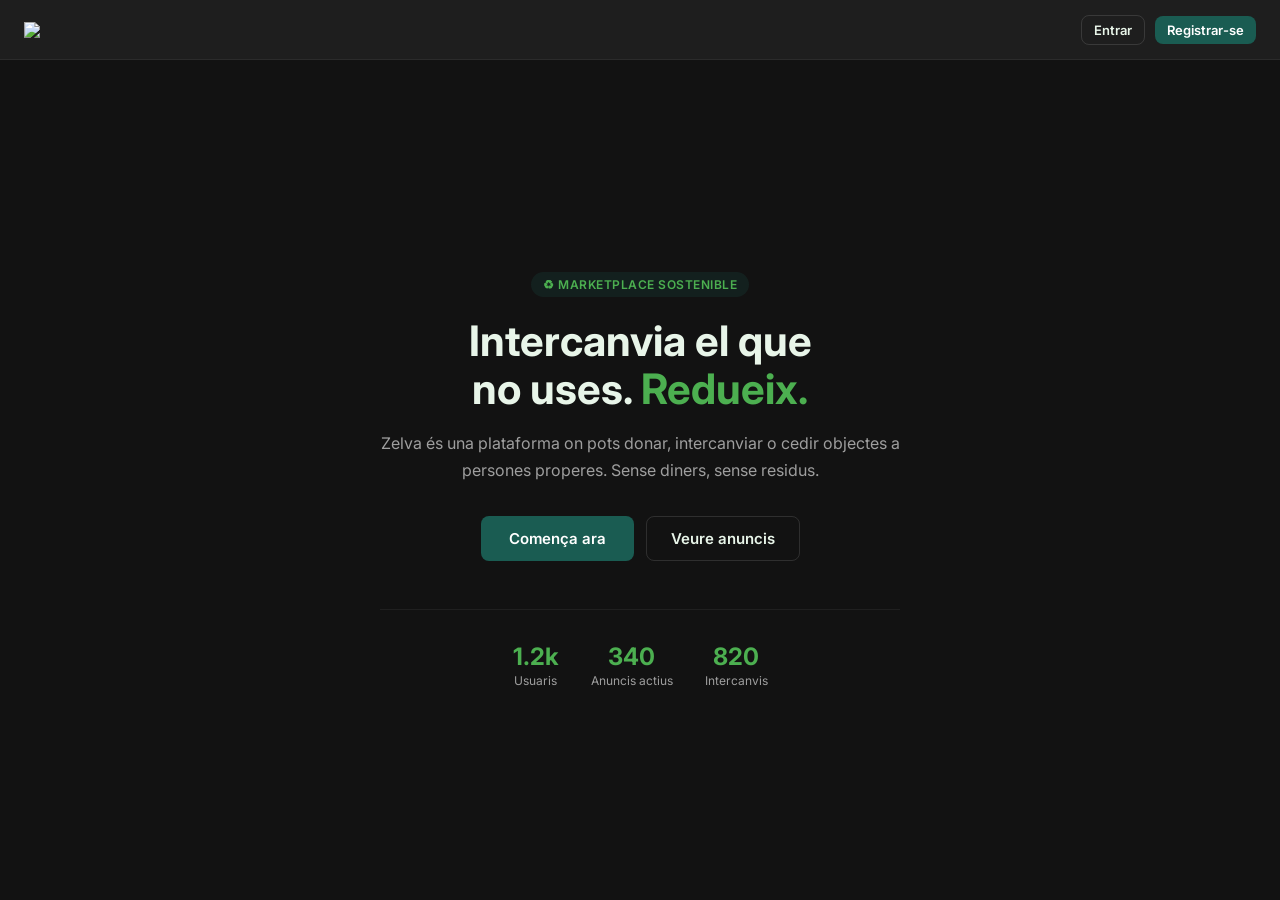
==== public/indexBase.html @ 56ca02c4 "Todo 3.0" ====
<!DOCTYPE html>
<html lang="ca">

<head>
  <meta charset="UTF-8">
  <meta name="viewport" content="width=device-width, initial-scale=1.0">
  <title>Zelva</title>
  <link rel="icon" type="image/png" href="./images/logo.png">
  <link href="https://fonts.googleapis.com/css2?family=Inter:wght@400;500;600;700&display=swap" rel="stylesheet">
  <script src="https://cdn.jsdelivr.net/npm/@emailjs/browser@4/dist/email.min.js"></script>
  <style>
    *,
    *::before,
    *::after {
      box-sizing: border-box;
      margin: 0;
      padding: 0;
    }

    :root {
      --green-dark: #1A5C52;
      --green-mid: #2E7D32;
      --green-light: #C8E6C9;
      --bg: #121212;
      --surface: #1E1E1E;
      --surface2: #2A2A2A;
      --text: #E8F5E9;
      --text-muted: #9E9E9E;
      --error: #C62828;
      --success: #388E3C;
      --radius: 8px;
      --radius-lg: 12px;
    }

    body {
      font-family: 'Inter', sans-serif;
      background: var(--bg);
      color: var(--text);
      min-height: 100vh;
    }

    .hidden {
      display: none !important;
    }

    .container {
      max-width: 900px;
      margin: 0 auto;
      padding: 0 24px;
    }

    /* NAV */
    nav {
      background: var(--surface);
      border-bottom: 1px solid rgba(255, 255, 255, 0.06);
      padding: 0 24px;
      height: 60px;
      display: flex;
      align-items: center;
      justify-content: space-between;
      position: sticky;
      top: 0;
      z-index: 100;
    }

    .logo {
      display: flex;
      align-items: center;
      gap: 10px;
      text-decoration: none;
      cursor: pointer;
    }

    .logo-icon {
      width: 34px;
      height: 34px;
      background: var(--green-dark);
      border-radius: 8px;
      display: flex;
      align-items: center;
      justify-content: center;
      font-weight: 700;
      font-size: 17px;
      color: #fff;
    }

    .logo-text {
      font-size: 20px;
      font-weight: 700;
      color: var(--text);
    }

    .logo-text span {
      color: #4CAF50;
    }

    .nav-links {
      display: flex;
      gap: 4px;
      list-style: none;
    }

    .nav-links a {
      text-decoration: none;
      color: var(--text-muted);
      font-size: 14px;
      font-weight: 500;
      padding: 6px 12px;
      border-radius: 8px;
      cursor: pointer;
      transition: all .15s;
    }

    .nav-links a:hover {
      color: var(--text);
      background: var(--surface2);
    }

    .nav-links a.active {
      color: #4CAF50;
      background: rgba(26, 92, 82, 0.15);
    }

    .nav-right {
      display: flex;
      align-items: center;
      gap: 10px;
    }

    .ecopoints {
      display: flex;
      align-items: center;
      gap: 5px;
      font-size: 13px;
      font-weight: 600;
      color: #4CAF50;
      background: rgba(76, 175, 80, 0.1);
      padding: 5px 10px;
      border-radius: 20px;
    }

    .nav-avatar {
      width: 34px;
      height: 34px;
      border-radius: 50%;
      background: var(--green-dark);
      display: flex;
      align-items: center;
      justify-content: center;
      font-size: 13px;
      font-weight: 600;
      color: #fff;
      cursor: pointer;
      border: 2px solid transparent;
      transition: border-color .15s;
    }

    .nav-avatar:hover {
      border-color: #4CAF50;
    }

    /* BTNS */
    .btn {
      display: inline-flex;
      align-items: center;
      gap: 6px;
      padding: 9px 18px;
      border-radius: var(--radius);
      font-family: 'Inter', sans-serif;
      font-size: 14px;
      font-weight: 600;
      cursor: pointer;
      border: none;
      text-decoration: none;
      transition: background .15s;
    }

    .btn-primary {
      background: var(--green-dark);
      color: #fff;
    }

    .btn-primary:hover {
      background: var(--green-mid);
    }

    .btn-outline {
      background: transparent;
      color: var(--text);
      border: 1px solid rgba(255, 255, 255, 0.12);
    }

    .btn-outline:hover {
      background: var(--surface2);
    }

    .btn-danger {
      background: var(--error);
      color: #fff;
    }

    .btn-danger:hover {
      background: #b71c1c;
    }

    .btn-sm {
      padding: 6px 12px;
      font-size: 13px;
    }

    .btn-block {
      width: 100%;
      justify-content: center;
    }

    /* FORMS */
    .form-group {
      display: flex;
      flex-direction: column;
      gap: 6px;
      margin-bottom: 16px;
    }

    label {
      font-size: 14px;
      font-weight: 500;
      color: var(--text-muted);
    }

    input,
    textarea,
    select {
      background: var(--surface2);
      border: 1px solid rgba(255, 255, 255, 0.08);
      border-radius: var(--radius);
      color: var(--text);
      font-family: 'Inter', sans-serif;
      font-size: 15px;
      padding: 11px 14px;
      outline: none;
      transition: border-color .15s;
      width: 100%;
    }

    input:focus,
    textarea:focus,
    select:focus {
      border-color: var(--green-dark);
    }

    input::placeholder,
    textarea::placeholder {
      color: var(--text-muted);
    }

    select option {
      background: var(--surface2);
    }

    /* ALERTS */
    .alert {
      padding: 12px 16px;
      border-radius: var(--radius);
      font-size: 14px;
      font-weight: 500;
      margin-bottom: 16px;
    }

    .alert-error {
      background: rgba(198, 40, 40, 0.15);
      color: #EF9A9A;
      border-left: 3px solid var(--error);
    }

    .alert-success {
      background: rgba(56, 142, 60, 0.15);
      color: #A5D6A7;
      border-left: 3px solid var(--success);
    }

    /* TAGS */
    .tag {
      display: inline-block;
      font-size: 11px;
      font-weight: 500;
      padding: 3px 8px;
      border-radius: 4px;
      text-transform: uppercase;
      letter-spacing: .4px;
    }

    .tag-intercanvi {
      background: rgba(26, 92, 82, 0.3);
      color: #4CAF50;
    }

    .tag-donacio {
      background: rgba(56, 142, 60, 0.3);
      color: #81C784;
    }

    .tag-punts {
      background: rgba(46, 125, 50, 0.25);
      color: #A5D6A7;
    }

    .tag-estat {
      background: rgba(255, 255, 255, 0.07);
      color: var(--text-muted);
    }

    /* CARDS */
    .card {
      background: var(--surface);
      border-radius: var(--radius-lg);
      border: 1px solid rgba(255, 255, 255, 0.06);
      overflow: hidden;
      transition: transform .15s, border-color .15s;
    }

    .card:hover {
      transform: translateY(-2px);
      border-color: var(--green-dark);
    }

    .card-body {
      padding: 16px;
    }

    .card-img {
      height: 160px;
      background: var(--surface2);
      display: flex;
      align-items: center;
      justify-content: center;
      font-size: 40px;
    }

    .card-title {
      font-size: 15px;
      font-weight: 600;
      margin: 8px 0 4px;
      white-space: nowrap;
      overflow: hidden;
      text-overflow: ellipsis;
    }

    .card-desc {
      font-size: 13px;
      color: var(--text-muted);
      margin-bottom: 12px;
      display: -webkit-box;
      -webkit-line-clamp: 2;
      -webkit-box-orient: vertical;
      overflow: hidden;
    }

    .card-footer {
      display: flex;
      justify-content: space-between;
      align-items: center;
      font-size: 12px;
      color: var(--text-muted);
    }

    .card-points {
      font-size: 13px;
      font-weight: 600;
      color: #4CAF50;
    }

    .avatar-sm {
      width: 22px;
      height: 22px;
      border-radius: 50%;
      background: var(--green-dark);
      display: flex;
      align-items: center;
      justify-content: center;
      font-size: 10px;
      font-weight: 600;
      color: #fff;
      flex-shrink: 0;
    }

    .avatar-lg {
      width: 72px;
      height: 72px;
      border-radius: 50%;
      background: var(--green-dark);
      display: flex;
      align-items: center;
      justify-content: center;
      font-size: 28px;
      font-weight: 700;
      color: #fff;
      flex-shrink: 0;
    }

    /* FOOTER */
    footer {
      background: var(--surface);
      border-top: 1px solid rgba(255, 255, 255, 0.06);
      padding: 32px 24px;
      margin-top: 60px;
    }

    .footer-inner {
      max-width: 900px;
      margin: 0 auto;
      display: flex;
      justify-content: space-between;
      gap: 40px;
      flex-wrap: wrap;
    }

    .footer-brand p {
      color: var(--text-muted);
      font-size: 13px;
      margin-top: 6px;
      max-width: 220px;
    }

    .footer-links h4 {
      font-size: 12px;
      font-weight: 600;
      text-transform: uppercase;
      letter-spacing: .8px;
      color: var(--text-muted);
      margin-bottom: 12px;
    }

    .footer-links a {
      display: block;
      font-size: 14px;
      color: var(--text-muted);
      text-decoration: none;
      margin-bottom: 6px;
      cursor: pointer;
      transition: color .15s;
    }

    .footer-links a:hover {
      color: var(--text);
    }

    .footer-bottom {
      max-width: 900px;
      margin: 24px auto 0;
      padding-top: 16px;
      border-top: 1px solid rgba(255, 255, 255, 0.05);
      display: flex;
      justify-content: space-between;
      font-size: 12px;
      color: var(--text-muted);
      flex-wrap: wrap;
      gap: 8px;
    }

    /* GRID */
    .grid-3 {
      display: grid;
      grid-template-columns: repeat(3, 1fr);
      gap: 16px;
    }

    .grid-2 {
      display: grid;
      grid-template-columns: repeat(2, 1fr);
      gap: 16px;
    }

    /* LANDING */
    #page-landing {
      min-height: calc(100vh - 60px);
      display: flex;
      align-items: center;
      justify-content: center;
      text-align: center;
      padding: 40px 24px;
    }

    .landing-inner {
      max-width: 520px;
    }

    .landing-badge {
      display: inline-block;
      background: rgba(26, 92, 82, 0.2);
      color: #4CAF50;
      font-size: 12px;
      font-weight: 600;
      padding: 5px 12px;
      border-radius: 20px;
      margin-bottom: 20px;
      letter-spacing: .5px;
      text-transform: uppercase;
    }

    .landing-inner h1 {
      font-size: 42px;
      font-weight: 700;
      line-height: 1.15;
      margin-bottom: 16px;
    }

    .landing-inner h1 span {
      color: #4CAF50;
    }

    .landing-inner p {
      font-size: 16px;
      color: var(--text-muted);
      line-height: 1.7;
      margin-bottom: 32px;
    }

    .landing-actions {
      display: flex;
      gap: 12px;
      justify-content: center;
      flex-wrap: wrap;
    }

    .landing-stats {
      display: flex;
      gap: 32px;
      justify-content: center;
      margin-top: 48px;
      padding-top: 32px;
      border-top: 1px solid rgba(255, 255, 255, 0.06);
    }

    .stat-num {
      font-size: 24px;
      font-weight: 700;
      color: #4CAF50;
    }

    .stat-label {
      font-size: 12px;
      color: var(--text-muted);
      margin-top: 2px;
    }

    /* LOGIN */
    #page-login {
      display: flex;
      align-items: center;
      justify-content: center;
      min-height: calc(100vh - 60px);
      padding: 40px 24px;
    }

    .auth-box {
      background: var(--surface);
      border: 1px solid rgba(255, 255, 255, 0.06);
      border-radius: var(--radius-lg);
      padding: 36px;
      width: 100%;
      max-width: 400px;
    }

    .auth-tabs {
      display: flex;
      background: var(--surface2);
      border-radius: var(--radius);
      padding: 4px;
      margin-bottom: 24px;
    }

    .auth-tab {
      flex: 1;
      text-align: center;
      padding: 8px;
      font-size: 14px;
      font-weight: 500;
      color: var(--text-muted);
      cursor: pointer;
      border-radius: 6px;
      transition: all .15s;
    }

    .auth-tab.active {
      background: var(--green-dark);
      color: #fff;
    }

    .auth-divider {
      display: flex;
      align-items: center;
      gap: 12px;
      margin: 16px 0;
      color: var(--text-muted);
      font-size: 12px;
    }

    .auth-divider::before,
    .auth-divider::after {
      content: '';
      flex: 1;
      height: 1px;
      background: rgba(255, 255, 255, 0.08);
    }

    .btn-google {
      background: var(--surface2);
      color: var(--text);
      border: 1px solid rgba(255, 255, 255, 0.1);
      width: 100%;
      justify-content: center;
      margin-bottom: 4px;
    }

    .btn-google:hover {
      background: #2e2e2e;
    }

    .forgot {
      text-align: center;
      margin-top: 12px;
      font-size: 13px;
      color: var(--text-muted);
      cursor: pointer;
    }

    .forgot:hover {
      color: #4CAF50;
    }

    /* EXPLORAR */
    #page-explorar {
      padding: 32px 0 0;
    }

    .search-bar {
      display: flex;
      gap: 10px;
      background: var(--surface);
      border: 1px solid rgba(255, 255, 255, 0.08);
      border-radius: var(--radius-lg);
      padding: 8px 8px 8px 16px;
      align-items: center;
      margin-bottom: 20px;
    }

    .search-bar input {
      flex: 1;
      background: transparent;
      border: none;
      color: var(--text);
      font-family: 'Inter', sans-serif;
      font-size: 15px;
      outline: none;
    }

    .filters {
      display: flex;
      gap: 8px;
      flex-wrap: wrap;
      margin-bottom: 24px;
    }

    .filter-chip {
      padding: 6px 14px;
      border-radius: 20px;
      font-size: 13px;
      font-weight: 500;
      cursor: pointer;
      border: 1px solid rgba(255, 255, 255, 0.1);
      background: var(--surface);
      color: var(--text-muted);
      transition: all .15s;
    }

    .filter-chip:hover,
    .filter-chip.active {
      background: var(--green-dark);
      color: #fff;
      border-color: var(--green-dark);
    }

    .section-label {
      font-size: 13px;
      color: var(--text-muted);
      margin-bottom: 16px;
    }

    /* PERFIL */
    #page-perfil {
      padding: 40px 0;
    }

    .perfil-header {
      background: var(--surface);
      border: 1px solid rgba(255, 255, 255, 0.06);
      border-radius: var(--radius-lg);
      padding: 28px;
      display: flex;
      align-items: center;
      gap: 24px;
      margin-bottom: 24px;
    }

    .perfil-info h2 {
      font-size: 22px;
      font-weight: 700;
      margin-bottom: 4px;
    }

    .perfil-info p {
      color: var(--text-muted);
      font-size: 14px;
    }

    .perfil-stats {
      display: flex;
      gap: 24px;
      margin-top: 12px;
    }

    .perfil-stat-num {
      font-size: 20px;
      font-weight: 700;
      color: #4CAF50;
    }

    .perfil-stat-label {
      font-size: 11px;
      color: var(--text-muted);
      text-transform: uppercase;
      letter-spacing: .4px;
    }

    .perfil-form-card {
      background: var(--surface);
      border: 1px solid rgba(255, 255, 255, 0.06);
      border-radius: var(--radius-lg);
      padding: 24px;
    }

    .perfil-form-card h3 {
      font-size: 16px;
      font-weight: 600;
      margin-bottom: 20px;
    }

    /* CHATS */
    #page-chats {
      padding: 32px 0;
    }

    .chats-layout {
      display: grid;
      grid-template-columns: 280px 1fr;
      gap: 16px;
      height: 560px;
    }

    .chat-list {
      background: var(--surface);
      border: 1px solid rgba(255, 255, 255, 0.06);
      border-radius: var(--radius-lg);
      overflow: hidden;
    }

    .chat-list-header {
      padding: 16px;
      border-bottom: 1px solid rgba(255, 255, 255, 0.06);
      font-weight: 600;
      font-size: 15px;
    }

    .chat-item {
      display: flex;
      align-items: center;
      gap: 12px;
      padding: 14px 16px;
      cursor: pointer;
      border-bottom: 1px solid rgba(255, 255, 255, 0.04);
      transition: background .1s;
    }

    .chat-item:hover,
    .chat-item.active {
      background: var(--surface2);
    }

    .chat-item-info {
      flex: 1;
      min-width: 0;
    }

    .chat-item-name {
      font-size: 14px;
      font-weight: 600;
    }

    .chat-item-msg {
      font-size: 12px;
      color: var(--text-muted);
      white-space: nowrap;
      overflow: hidden;
      text-overflow: ellipsis;
      margin-top: 2px;
    }

    .chat-item-time {
      font-size: 11px;
      color: var(--text-muted);
    }

    .chat-unread {
      background: #4CAF50;
      color: #fff;
      font-size: 11px;
      font-weight: 700;
      border-radius: 10px;
      padding: 2px 6px;
    }

    .chat-window {
      background: var(--surface);
      border: 1px solid rgba(255, 255, 255, 0.06);
      border-radius: var(--radius-lg);
      display: flex;
      flex-direction: column;
      overflow: hidden;
    }

    .chat-header {
      padding: 16px;
      border-bottom: 1px solid rgba(255, 255, 255, 0.06);
      display: flex;
      align-items: center;
      gap: 12px;
    }

    .chat-messages {
      flex: 1;
      padding: 16px;
      overflow-y: auto;
      display: flex;
      flex-direction: column;
      gap: 12px;
    }

    .msg {
      max-width: 70%;
    }

    .msg-text {
      padding: 10px 14px;
      border-radius: 12px;
      font-size: 14px;
      line-height: 1.5;
    }

    .msg-recv .msg-text {
      background: var(--surface2);
      border-bottom-left-radius: 4px;
    }

    .msg-sent {
      align-self: flex-end;
    }

    .msg-sent .msg-text {
      background: var(--green-dark);
      color: #fff;
      border-bottom-right-radius: 4px;
    }

    .msg-time {
      font-size: 11px;
      color: var(--text-muted);
      margin-top: 4px;
    }

    .msg-sent .msg-time {
      text-align: right;
    }

    .chat-input-area {
      padding: 12px 16px;
      border-top: 1px solid rgba(255, 255, 255, 0.06);
      display: flex;
      gap: 10px;
    }

    .chat-input-area input {
      flex: 1;
      background: var(--surface2);
      border: 1px solid rgba(255, 255, 255, 0.08);
      border-radius: 20px;
      padding: 10px 16px;
    }

    .chat-empty {
      flex: 1;
      display: flex;
      align-items: center;
      justify-content: center;
      color: var(--text-muted);
      font-size: 14px;
    }

    /* CONTACTE */
    #page-contacte {
      padding: 60px 0;
    }

    .contacte-inner {
      max-width: 560px;
      margin: 0 auto;
    }

    .contacte-inner h1 {
      font-size: 28px;
      font-weight: 700;
      margin-bottom: 8px;
    }

    .contacte-inner>p {
      color: var(--text-muted);
      margin-bottom: 32px;
    }

    .contact-card {
      background: var(--surface);
      border: 1px solid rgba(255, 255, 255, 0.06);
      border-radius: var(--radius-lg);
      padding: 28px;
    }

    /* FAB */
    .fab {
      position: fixed;
      bottom: 24px;
      right: 24px;
      width: 52px;
      height: 52px;
      border-radius: 50%;
      background: var(--green-dark);
      color: #fff;
      border: none;
      font-size: 24px;
      cursor: pointer;
      display: flex;
      align-items: center;
      justify-content: center;
      box-shadow: 0 4px 20px rgba(26, 92, 82, 0.5);
      transition: background .2s, transform .15s;
      z-index: 50;
    }

    .fab:hover {
      background: var(--green-mid);
      transform: scale(1.05);
    }

    @media(max-width:768px) {
      .nav-links {
        display: none;
      }

      .grid-3 {
        grid-template-columns: 1fr 1fr;
      }

      .chats-layout {
        grid-template-columns: 1fr;
        grid-template-rows: 200px 1fr;
      }

      .landing-inner h1 {
        font-size: 30px;
      }

      .perfil-header {
        flex-direction: column;
        text-align: center;
      }
    }

    @media(max-width:480px) {

      .grid-3,
      .grid-2 {
        grid-template-columns: 1fr;
      }
    }
  </style>
</head>

<body>

  <!-- NAV logat -->
  <nav id="navbar" class="hidden">
    <div class="logo" onclick="navigate('explorar')">
      <img src="./images/IMG_20260323_170426 (3).png" width="100">
    </div>
    <ul class="nav-links">
      <li><a onclick="navigate('explorar')" id="nav-explorar">Explorar</a></li>
      <li><a onclick="navigate('chats')" id="nav-chats">Missatges</a></li>
      <li><a onclick="navigate('contacte')" id="nav-contacte">Contacta'ns</a></li>
    </ul>
    <div class="nav-right">
      <div class="ecopoints">
        <svg width="13" height="13" viewBox="0 0 24 24" fill="none">
          <circle cx="12" cy="12" r="10" stroke="#4CAF50" stroke-width="2" />
          <path d="M8 12h8M12 8l4 4-4 4" stroke="#4CAF50" stroke-width="2" stroke-linecap="round" />
        </svg>
        <span id="nav-points">0</span> pts
      </div>
      <div class="nav-avatar" id="nav-avatar-btn" onclick="navigate('perfil')">?</div>
    </div>
  </nav>

  <!-- NAV guest -->
  <nav id="navbar-guest">
    <div class="logo" onclick="navigate('landing')">
      <img src="./images/IMG_20260323_170426 (3).png" width="100">
    </div>
    <div class="nav-right">
      <button class="btn btn-outline btn-sm" onclick="navigate('login')">Entrar</button>
      <button class="btn btn-primary btn-sm" onclick="navigate('login')">Registrar-se</button>
    </div>
  </nav>

  <!-- LANDING -->
  <div id="page-landing">
    <div class="landing-inner">
      <div class="landing-badge">♻ Marketplace sostenible</div>
      <h1>Intercanvia el que<br>no uses. <span>Redueix.</span></h1>
      <p>Zelva és una plataforma on pots donar, intercanviar o cedir objectes a persones properes. Sense diners, sense
        residus.</p>
      <div class="landing-actions">
        <button class="btn btn-primary" onclick="navigate('login')" style="padding:12px 28px;font-size:15px">Comença
          ara</button>
        <button class="btn btn-outline" onclick="navigate('login')" style="padding:12px 24px;font-size:15px">Veure
          anuncis</button>
      </div>
      <div class="landing-stats">
        <div>
          <div class="stat-num">1.2k</div>
          <div class="stat-label">Usuaris</div>
        </div>
        <div>
          <div class="stat-num">340</div>
          <div class="stat-label">Anuncis actius</div>
        </div>
        <div>
          <div class="stat-num">820</div>
          <div class="stat-label">Intercanvis</div>
        </div>
      </div>
    </div>
  </div>

  <!-- LOGIN -->
  <div id="page-login" class="hidden">
    <div class="auth-box">
      <div style="text-align:center;margin-bottom:28px">
        <span class="logo-text">Zel<span style="color:#4CAF50">va</span></span>
      </div>
      <div class="auth-tabs">
        <div class="auth-tab active" id="tab-login" onclick="switchTab('login')">Entrar</div>
        <div class="auth-tab" id="tab-register" onclick="switchTab('register')">Registrar-se</div>
      </div>
      <div id="auth-alert" class="hidden"></div>
      <div id="form-login">
        <div class="form-group">
          <label>Correu electrònic</label>
          <input type="email" id="loginEmail" placeholder="hola@exemple.com">
        </div>
        <div class="form-group">
          <label>Contrasenya</label>
          <input type="password" id="loginPass" placeholder="Mínim 6 caràcters">
        </div>
        <button class="btn btn-primary btn-block" onclick="doLogin()">Entrar</button>
        <p class="forgot" onclick="doForgot()">He oblidat la contrasenya</p>
      </div>
      <div id="form-register" class="hidden">
        <div class="grid-2">
          <div class="form-group">
            <label>Nom *</label>
            <input type="text" id="regNom" placeholder="El teu nom">
          </div>
          <div class="form-group">
            <label>Cognoms *</label>
            <input type="text" id="regCognom" placeholder="Els teus cognoms">
          </div>
        </div>
        <div class="form-group">
          <label>Localitat *</label>
          <input type="text" id="regLocalitat" placeholder="Ex: Mataró">
        </div>
        <div class="form-group">
          <label>Telèfon</label>
          <input type="tel" id="regTelefon" placeholder="6XX XXX XXX">
        </div>
        <div class="form-group">
          <label>Correu electrònic *</label>
          <input type="email" id="regEmail" placeholder="hola@exemple.com">
        </div>
        <div class="form-group">
          <label>Contrasenya *</label>
          <input type="password" id="regPass" placeholder="Mínim 6 caràcters">
        </div>
        <button class="btn btn-primary btn-block" onclick="doRegister()">Crear compte</button>
      </div>
      <div class="auth-divider">o</div>
      <button class="btn btn-google" onclick="doGoogleLogin()">
        <svg width="16" height="16" viewBox="0 0 24 24">
          <path fill="#4285F4"
            d="M22.56 12.25c0-.78-.07-1.53-.2-2.25H12v4.26h5.92c-.26 1.37-1.04 2.53-2.21 3.31v2.77h3.57c2.08-1.92 3.28-4.74 3.28-8.09z" />
          <path fill="#34A853"
            d="M12 23c2.97 0 5.46-.98 7.28-2.66l-3.57-2.77c-.98.66-2.23 1.06-3.71 1.06-2.86 0-5.29-1.93-6.16-4.53H2.18v2.84C3.99 20.53 7.7 23 12 23z" />
          <path fill="#FBBC05"
            d="M5.84 14.09c-.22-.66-.35-1.36-.35-2.09s.13-1.43.35-2.09V7.07H2.18C1.43 8.55 1 10.22 1 12s.43 3.45 1.18 4.93l2.85-2.22.81-.62z" />
          <path fill="#EA4335"
            d="M12 5.38c1.62 0 3.06.56 4.21 1.64l3.15-3.15C17.45 2.09 14.97 1 12 1 7.7 1 3.99 3.47 2.18 7.07l3.66 2.84c.87-2.6 3.3-4.53 6.16-4.53z" />
        </svg>
        Continua amb Google
      </button>
    </div>
  </div>

  <!-- EXPLORAR -->
  <div id="page-explorar" class="hidden">
    <div class="container" style="padding-top:32px">
      <div class="search-bar">
        <svg width="16" height="16" fill="none" stroke="#9E9E9E" stroke-width="2" viewBox="0 0 24 24">
          <circle cx="11" cy="11" r="8" />
          <path d="M21 21l-4.35-4.35" />
        </svg>
        <input type="text" placeholder="Cerca roba, electrònica, mobles...">
        <button class="btn btn-primary btn-sm">Cercar</button>
      </div>
      <div class="filters">
        <div class="filter-chip active">Tots</div>
        <div class="filter-chip">Roba</div>
        <div class="filter-chip">Electrònica</div>
        <div class="filter-chip">Llar</div>
        <div class="filter-chip">Llibres</div>
        <div class="filter-chip">Esports</div>
        <div class="filter-chip">Joguines</div>
        <div class="filter-chip">Intercanvi</div>
        <div class="filter-chip">Donació</div>
      </div>
      <p class="section-label" id="anuncis-count">6 anuncis disponibles</p>
      <div class="grid-3" id="anuncis-grid"></div>
    </div>
    <button class="fab" onclick="alert('Proximament: publicar anunci!')">+</button>
  </div>

  <!-- PERFIL -->
  <div id="page-perfil" class="hidden">
    <div class="container">
      <div class="perfil-header">
        <div class="avatar-lg" id="perfil-avatar">?</div>
        <div class="perfil-info">
          <h2 id="perfil-nom">Usuari</h2>
          <p id="perfil-email">correu@exemple.com</p>
          <div class="perfil-stats">
            <div>
              <div class="perfil-stat-num" id="perfil-points">0</div>
              <div class="perfil-stat-label">EcoPoints</div>
            </div>
            <div>
              <div class="perfil-stat-num">0</div>
              <div class="perfil-stat-label">Intercanvis</div>
            </div>
            <div>
              <div class="perfil-stat-num">—</div>
              <div class="perfil-stat-label">Valoració</div>
            </div>
          </div>
        </div>
      </div>
      <div class="perfil-form-card">
        <h3>Editar perfil</h3>
        <div class="grid-2">
          <div class="form-group"><label>Nom</label><input type="text" id="perfil-input-nom" placeholder="El teu nom">
          </div>
          <div class="form-group"><label>Cognoms</label><input type="text" placeholder="Els teus cognoms"></div>
          <div class="form-group"><label>Telèfon</label><input type="tel" placeholder="6XX XXX XXX"></div>
          <div class="form-group"><label>Localitat</label><input type="text" placeholder="Ex: Mataró"></div>
        </div>
        <div style="display:flex;gap:10px;margin-top:8px;flex-wrap:wrap">
          <button class="btn btn-primary" onclick="alert('Proximament: guardar canvis!')">Guardar canvis</button>
          <button class="btn btn-danger" onclick="doLogout()">Tancar sessió</button>
        </div>
      </div>
    </div>
  </div>

  <!-- CHATS -->
  <div id="page-chats" class="hidden">
    <div class="container">
      <div class="chats-layout">
        <div class="chat-list">
          <div class="chat-list-header">Missatges</div>
          <div class="chat-item active" onclick="openChat(this,'Marc R.','MR','Bici de muntanya')">
            <div class="avatar-sm">MR</div>
            <div class="chat-item-info">
              <div class="chat-item-name">Marc R.</div>
              <div class="chat-item-msg">T'interessa la bici?</div>
            </div>
            <div style="display:flex;flex-direction:column;align-items:flex-end;gap:4px">
              <div class="chat-item-time">12:30</div>
              <div class="chat-unread">2</div>
            </div>
          </div>
          <div class="chat-item" onclick="openChat(this,'Anna C.','AC','Llibres ESO')">
            <div class="avatar-sm">AC</div>
            <div class="chat-item-info">
              <div class="chat-item-name">Anna C.</div>
              <div class="chat-item-msg">Gràcies pels llibres!</div>
            </div>
            <div class="chat-item-time">Ahir</div>
          </div>
          <div class="chat-item" onclick="openChat(this,'Jordi G.','JG','Patins')">
            <div class="avatar-sm">JG</div>
            <div class="chat-item-info">
              <div class="chat-item-name">Jordi G.</div>
              <div class="chat-item-msg">Podem quedar dimecres?</div>
            </div>
            <div class="chat-item-time">Dl</div>
          </div>
        </div>
        <div class="chat-window">
          <div class="chat-header hidden" id="chat-header">
            <div class="avatar-sm" id="chat-avatar">MR</div>
            <div>
              <div style="font-weight:600;font-size:14px" id="chat-name">Marc R.</div>
              <div style="font-size:12px;color:var(--text-muted)" id="chat-anunci">Bici de muntanya</div>
            </div>
          </div>
          <div class="chat-messages" id="chat-messages">
            <div class="chat-empty" id="chat-empty">Selecciona una conversa</div>
          </div>
          <div class="chat-input-area hidden" id="chat-input-area">
            <input type="text" placeholder="Escriu un missatge..." id="msg-input">
            <button class="btn btn-primary btn-sm" onclick="sendMsg()">Enviar</button>
          </div>
        </div>
      </div>
    </div>
  </div>

  <!-- CONTACTE -->
  <div id="page-contacte" class="hidden">
    <div class="container">
      <div class="contacte-inner">
        <h1>Contacta'ns</h1>
        <p>Tens alguna pregunta o suggeriment? Escriu-nos i t'ajudem.</p>
        <div class="contact-card">
          <div id="contacte-alert" class="hidden"></div>
          <div class="form-group"><label>Nom</label><input type="text" id="c-nom" placeholder="El teu nom"></div>
          <div class="form-group"><label>Correu electrònic</label><input type="email" id="c-email"
              placeholder="hola@exemple.com"></div>
          <div class="form-group">
            <label>Assumpte</label>
            <select id="c-assumpte">
              <option>Problema tècnic</option>
              <option>Suggeriment</option>
              <option>Denunciar anunci</option>
              <option>Altres</option>
            </select>
          </div>
          <div class="form-group"><label>Missatge</label><textarea rows="5" id="c-missatge"
              placeholder="Explica'ns el teu dubte..."></textarea></div>
          <button class="btn btn-primary" id="btn-contacte" onclick="enviarContacte()">Enviar missatge</button>
          <div style="margin-top:24px;padding-top:20px;border-top:1px solid rgba(255,255,255,0.06)">
            <p style="font-size:13px;color:var(--text-muted)">O contacta'ns directament:</p>
            <p style="font-size:14px;margin-top:6px">
              ✉️ <a href="mailto:zelva.marketplace@gmail.com"
                style="color:#4CAF50; text-decoration:none;">zelva.marketplace@gmail.com</a>
            </p>
          </div>
        </div>
      </div>
    </div>
  </div>

  <!-- FOOTER -->
  <footer id="footer" class="hidden">
    <div class="footer-inner">
      <div class="footer-brand">
        <span class="logo-text">Zel<span style="color:#4CAF50">va</span></span>
        <p>Marketplace d'intercanvi sostenible. Intercanvia el que no uses.</p>
      </div>
      <div class="footer-links">
        <h4>Navegació</h4>
        <a onclick="navigate('explorar')">Explorar</a>
        <a onclick="navigate('chats')">Missatges</a>
        <a onclick="navigate('perfil')">El meu perfil</a>
      </div>
      <div class="footer-links">
        <h4>Empresa</h4>
        <a onclick="navigate('contacte')">Contacta'ns</a>
        <a>Política de privacitat</a>
        <a>Termes d'ús</a>
      </div>
    </div>
    <div class="footer-bottom">
      <span>© 2026 Zelva, S.L. Tots els drets reservats.</span>
      <span>Fet amb ♻ per Paula, Enric, Pol i Joel</span>
    </div>
  </footer>

  <script src="https://www.gstatic.com/firebasejs/10.8.0/firebase-app-compat.js"></script>
  <script src="https://www.gstatic.com/firebasejs/10.8.0/firebase-auth-compat.js"></script>
  <script src="https://www.gstatic.com/firebasejs/10.8.0/firebase-app-compat.js"></script>
  <script src="https://www.gstatic.com/firebasejs/10.8.0/firebase-auth-compat.js"></script>
  <script src="https://www.gstatic.com/firebasejs/10.8.0/firebase-firestore-compat.js"></script>
  <script>
    firebase.initializeApp({
      apiKey: "AIzaSyD5nxim_X1c0cVXRji8-k4CkMSDPDH7v0k",
      authDomain: "zelva-c6143.firebaseapp.com",
      projectId: "zelva-c6143",
      storageBucket: "zelva-c6143.firebasestorage.app",
      messagingSenderId: "876429015791",
      appId: "1:876429015791:web:02770e67c5ce81c335391a"
    });

    const db = firebase.firestore();

    const pages = ['landing', 'login', 'explorar', 'perfil', 'chats', 'contacte'];

    function navigate(page) {
      pages.forEach(p => document.getElementById('page-' + p)?.classList.add('hidden'));
      document.getElementById('page-' + page)?.classList.remove('hidden');
      ['explorar', 'chats', 'contacte'].forEach(p => {
        document.getElementById('nav-' + p)?.classList.toggle('active', p === page);
      });
      window.scrollTo(0, 0);
    }

    firebase.auth().onAuthStateChanged(user => {
      if (user) {
        document.getElementById('navbar').classList.remove('hidden');
        document.getElementById('navbar-guest').classList.add('hidden');
        document.getElementById('footer').classList.remove('hidden');
        const ini = (user.displayName || user.email || '?').slice(0, 2).toUpperCase();
        document.getElementById('nav-avatar-btn').textContent = ini;
        document.getElementById('perfil-avatar').textContent = ini;
        document.getElementById('perfil-nom').textContent = user.displayName || 'Usuari';
        document.getElementById('perfil-email').textContent = user.email;
        document.getElementById('perfil-input-nom').value = user.displayName || '';
        renderAnuncis();
        navigate('explorar');
      } else {
        document.getElementById('navbar').classList.add('hidden');
        document.getElementById('navbar-guest').classList.remove('hidden');
        document.getElementById('footer').classList.add('hidden');
        navigate('landing');
      }
    });

    function switchTab(tab) {
      document.getElementById('tab-login').classList.toggle('active', tab === 'login');
      document.getElementById('tab-register').classList.toggle('active', tab === 'register');
      document.getElementById('form-login').classList.toggle('hidden', tab !== 'login');
      document.getElementById('form-register').classList.toggle('hidden', tab !== 'register');
      hideAlert();
    }

    function showAlert(msg, type = 'error') {
      const el = document.getElementById('auth-alert');
      el.className = 'alert alert-' + type;
      el.textContent = msg;
      el.classList.remove('hidden');
    }
    function hideAlert() { document.getElementById('auth-alert').classList.add('hidden'); }

    function doLogin() {
      const email = document.getElementById('loginEmail').value;
      const pass = document.getElementById('loginPass').value;
      if (!email || !pass) return showAlert('Omple tots els camps.');
      firebase.auth().signInWithEmailAndPassword(email, pass)
        .catch(e => showAlert(tradError(e.code)));
    }

    function enviarContacte() {
      const nom = document.getElementById('c-nom').value.trim();
      const email = document.getElementById('c-email').value.trim();
      const assumpte = document.getElementById('c-assumpte').value;
      const missatge = document.getElementById('c-missatge').value.trim();
      const alertBox = document.getElementById('contacte-alert');


      if (!nom || !email || !missatge) {
        alertBox.className = 'alert alert-error';
        alertBox.textContent = 'Omple els camps obligatoris: Nom, Correu i Missatge.';
        alertBox.classList.remove('hidden');
        return;
      }


      emailjs.init('YOUR_EMAILJS_USER_ID'); // Posa aquí el teu ID d'EmailJS
      emailjs.send('service_id', 'template_id', {
        from_name: nom,
        from_email: email,
        subject: assumpte,
        message: missatge
      })
        .then(() => {
          alertBox.className = 'alert alert-success';
          alertBox.textContent = 'Missatge enviat correctament!';
          alertBox.classList.remove('hidden');

          // Netejar formulari
          document.getElementById('c-nom').value = '';
          document.getElementById('c-email').value = '';
          document.getElementById('c-missatge').value = '';
        })
        .catch((err) => {
          alertBox.className = 'alert alert-error';
          alertBox.textContent = 'Hi ha hagut un error enviant el missatge. Torna-ho a intentar.';
          alertBox.classList.remove('hidden');
          console.error(err);
        });
    }

    function doRegister() {
      // Recogemos todos los datos del formulario
      const nom = document.getElementById('regNom').value;
      const cognom = document.getElementById('regCognom').value;
      const localitat = document.getElementById('regLocalitat').value;
      const telefon = document.getElementById('regTelefon').value;
      const email = document.getElementById('regEmail').value;
      const pass = document.getElementById('regPass').value;

      // Validamos que los campos obligatorios estén llenos
      if (!email || !pass || !nom || !cognom || !localitat) {
        return showAlert('Omple tots els camps obligatoris (*).');
      }
      if (pass.length < 6) {
        return showAlert('La contrasenya ha de tenir mínim 6 caràcters.');
      }

      // Creamos el usuario en Authentication
      firebase.auth().createUserWithEmailAndPassword(email, pass)
        .then((userCredential) => {
          // Guardamos su perfil extra en Firestore con la estructura de tu diagrama
          return db.collection('usuaris').doc(userCredential.user.uid).set({
            nom: nom,
            cognom: cognom,
            localitat: localitat,
            telefon: telefon || null, // El teléfono no es obligatorio
            punts: 0,
            intercanvis_real: 0,
            foto: '',
            data_creacio: firebase.firestore.FieldValue.serverTimestamp(),
            valoracio_mitjana: "0"
          }).then(() => {
            // Actualizamos el nombre en el Authentication para que la Navbar lo detecte
            return userCredential.user.updateProfile({ displayName: nom });
          });
        })
        .then(() => showAlert('Compte creat amb èxit!', 'success'))
        .catch(e => showAlert(tradError(e.code)));
    }

    function doGoogleLogin() {
      const provider = new firebase.auth.GoogleAuthProvider();
      firebase.auth().signInWithPopup(provider)
        .then((result) => {
          const userRef = db.collection('usuaris').doc(result.user.uid);
          // Comprobamos si el usuario ya existe en Firestore
          userRef.get().then((doc) => {
            if (!doc.exists) {
              // Si no existe, lo creamos con los datos de Google
              userRef.set({
                nom: result.user.displayName || result.user.email.split('@')[0],
                cognom: '',
                localitat: '',
                punts: 0,
                intercanvis_real: 0,
                telefon: null,
                foto: result.user.photoURL || '',
                data_creacio: firebase.firestore.FieldValue.serverTimestamp(),
                valoracio_mitjana: "0"
              });
            }
          });
        })
        .catch(e => showAlert(tradError(e.code)));
    }

    function doForgot() {
      const email = document.getElementById('loginEmail').value;
      if (!email) return showAlert('Introdueix el teu correu primer.');
      firebase.auth().sendPasswordResetEmail(email)
        .then(() => showAlert('Correu de recuperació enviat!', 'success'))
        .catch(e => showAlert(tradError(e.code)));
    }

    function doLogout() { firebase.auth().signOut(); }

    function tradError(code) {
      const e = {
        'auth/user-not-found': 'Usuari no trobat.',
        'auth/wrong-password': 'Contrasenya incorrecta.',
        'auth/invalid-credential': 'Credencials incorrectes.',
        'auth/email-already-in-use': 'Aquest correu ja està registrat.',
        'auth/invalid-email': 'Correu no vàlid.',
        'auth/weak-password': 'Contrasenya massa feble.',
        'auth/popup-closed-by-user': 'Popup tancat.',
      };
      return e[code] || 'Error inesperat.';
    }

    // Filtres
    document.querySelectorAll('.filter-chip').forEach(chip => {
      chip.addEventListener('click', () => {
        document.querySelectorAll('.filter-chip').forEach(c => c.classList.remove('active'));
        chip.classList.add('active');
      });
    });

    // Anuncis demo
    const anuncisDemo = [
      { emoji: '👟', titol: 'Sabates Nike talla 42', desc: 'Quasi noves, portades 3 vegades.', mod: 'intercanvi', estat: 'bon-estat', user: 'MR', nom: 'Marc R.', loc: 'Mataró', punts: 'Intercanvi' },
      { emoji: '📱', titol: 'iPhone 11 (esquerda mín.)', desc: 'Funciona perfectament, bateria 87%.', mod: 'punts', estat: 'bon-estat', user: 'LP', nom: 'Laura P.', loc: 'Argentona', punts: '120 pts' },
      { emoji: '📚', titol: 'Lot de llibres ESO', desc: 'Matemàtiques, Física i Història 2022.', mod: 'donacio', estat: 'nou', user: 'AC', nom: 'Anna C.', loc: 'Premià de Mar', punts: 'Gratis' },
      { emoji: '🚲', titol: 'Bicicleta de muntanya 26"', desc: 'BTT en bon estat, Shimano 21v.', mod: 'intercanvi', estat: 'bon-estat', user: 'JG', nom: 'Jordi G.', loc: 'Mataró', punts: 'Intercanvi' },
      { emoji: '🪴', titol: 'Plantes d\'interior variades', desc: 'Pothos, sansevieria i planta de la pau.', mod: 'donacio', estat: '', user: 'MV', nom: 'Mireia V.', loc: 'Vilassar de Mar', punts: 'Gratis' },
      { emoji: '🎮', titol: 'Jocs PS4 (3 unitats)', desc: 'FIFA 23, Spider-Man, GTA V. Precintats.', mod: 'punts', estat: 'nou', user: 'PH', nom: 'Pol H.', loc: 'Arenys de Munt', punts: '80 pts' },
    ];

    function renderAnuncis() {
      const grid = document.getElementById('anuncis-grid');
      if (!grid) return;
      const modLabel = { intercanvi: 'Intercanvi', donacio: 'Donació', punts: 'Punts' };
      grid.innerHTML = anuncisDemo.map(a => `
        <div class="card">
          <div class="card-img">${a.emoji}</div>
          <div class="card-body">
            <div style="display:flex;gap:6px;margin-bottom:8px">
              <span class="tag tag-${a.mod}">${modLabel[a.mod]}</span>
              ${a.estat ? `<span class="tag tag-estat">${a.estat === 'nou' ? 'Nou' : 'Bon estat'}</span>` : ''}
            </div>
            <div class="card-title">${a.titol}</div>
            <div class="card-desc">${a.desc}</div>
            <div class="card-footer">
              <div style="display:flex;align-items:center;gap:6px">
                <div class="avatar-sm">${a.user}</div>
                <span style="font-size:12px;color:var(--text-muted)">${a.nom}</span>
              </div>
              <span class="card-points">${a.punts}</span>
            </div>
            <div style="font-size:12px;color:var(--text-muted);margin-top:6px">📍 ${a.loc}</div>
          </div>
        </div>
      `).join('');
    }

    // Chat demo
    const chatMsgs = {
      'Marc R.': [
        { text: "Hola! T'interessa la bici?", sent: false, time: '12:20' },
        { text: 'Sí! Quant val en punts?', sent: true, time: '12:25' },
        { text: "Uns 200 punts o intercanvi per electrònica", sent: false, time: '12:28' },
        { text: "T'interessa un iPhone 11?", sent: true, time: '12:30' },
      ],
      'Anna C.': [
        { text: 'Gràcies pels llibres! Han estat molt útils', sent: false, time: 'Ahir' },
        { text: 'De res! Me n\'alegro 😊', sent: true, time: 'Ahir' },
      ],
      'Jordi G.': [
        { text: 'Podem quedar dimecres a les 17h?', sent: false, time: 'Dl' },
      ],
    };

    function openChat(el, name, initials, anunci) {
      document.querySelectorAll('.chat-item').forEach(i => i.classList.remove('active'));
      el.classList.add('active');
      document.getElementById('chat-header').classList.remove('hidden');
      document.getElementById('chat-input-area').classList.remove('hidden');
      document.getElementById('chat-name').textContent = name;
      document.getElementById('chat-avatar').textContent = initials;
      document.getElementById('chat-anunci').textContent = anunci;
      const msgs = chatMsgs[name] || [];
      document.getElementById('chat-messages').innerHTML = msgs.map(m => `
        <div class="msg ${m.sent ? 'msg-sent' : 'msg-recv'}">
          <div class="msg-text">${m.text}</div>
          <div class="msg-time">${m.time}</div>
        </div>
      `).join('');
    }

    function sendMsg() {
      const input = document.getElementById('msg-input');
      const text = input.value.trim();
      if (!text) return;
      const msgs = document.getElementById('chat-messages');
      msgs.innerHTML += `<div class="msg msg-sent"><div class="msg-text">${text}</div><div class="msg-time">Ara</div></div>`;
      input.value = '';
      msgs.scrollTop = msgs.scrollHeight;
    }

    document.getElementById('msg-input')?.addEventListener('keydown', e => {
      if (e.key === 'Enter') sendMsg();
    });

    // obrir primer chat per defecte
    document.querySelector('.chat-item')?.click();
    emailjs.init('kiFREBpYUFWgQaOAz');

    function enviarContacte() {
      const nom = document.getElementById('c-nom').value.trim();
      const email = document.getElementById('c-email').value.trim();
      const assumpte = document.getElementById('c-assumpte').value;
      const missatge = document.getElementById('c-missatge').value.trim();
      const alertEl = document.getElementById('contacte-alert');
      const btn = document.getElementById('btn-contacte');

      // VALIDACIÓ
      if (!nom || !email || !missatge) {
        alertEl.className = 'alert alert-error';
        alertEl.textContent = 'Omple tots els camps.';
        alertEl.classList.remove('hidden');
        return;
      }

      btn.textContent = 'Enviant...';
      btn.disabled = true;

      emailjs.send('service_drvu5mg', 'template_qtkds4p', {
        name: nom,
        email: email,
        title: assumpte,
        message: missatge
      })
        .then(() => {
          alertEl.className = 'alert alert-success';
          alertEl.textContent = 'Missatge enviat correctament! ✅';
          alertEl.classList.remove('hidden');

          // netejar camps
          document.getElementById('c-nom').value = '';
          document.getElementById('c-email').value = '';
          document.getElementById('c-missatge').value = '';

          btn.textContent = 'Enviar missatge';
          btn.disabled = false;
        })
        .catch((error) => {
          console.error(error);
          alertEl.className = 'alert alert-error';
          alertEl.textContent = 'Error enviant. Torna-ho a intentar.';
          alertEl.classList.remove('hidden');

          btn.textContent = 'Enviar missatge';
          btn.disabled = false;
        });
    }
  </script>
</body>

</html>
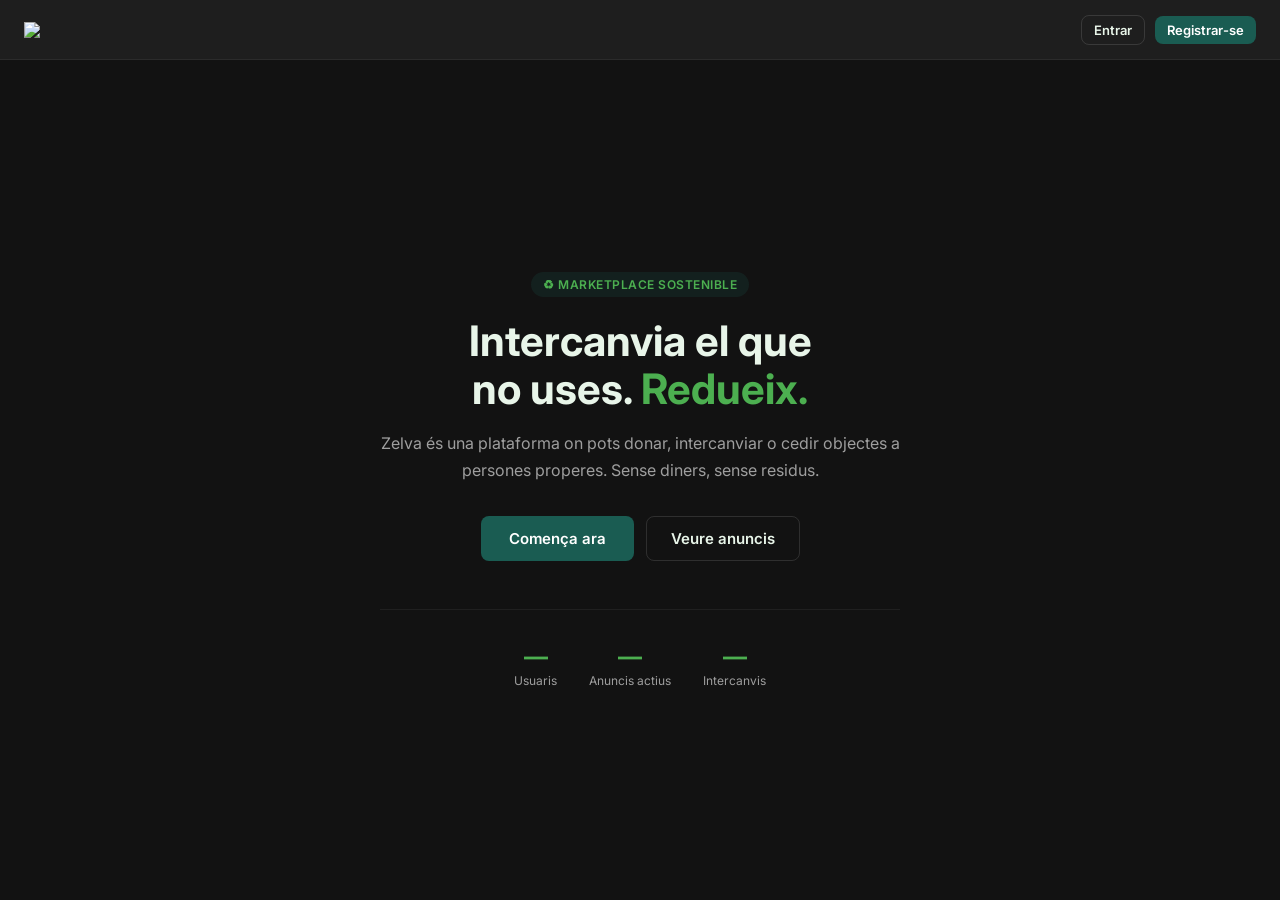
==== commit 20227559: "Todo o nada 2" ====
--- a/public/indexBase.html
+++ b/public/indexBase.html
@@ -1,6 +1,5 @@
 <!DOCTYPE html>
 <html lang="ca">
-
 <head>
   <meta charset="UTF-8">
   <meta name="viewport" content="width=device-width, initial-scale=1.0">
@@ -9,990 +8,190 @@
   <link href="https://fonts.googleapis.com/css2?family=Inter:wght@400;500;600;700&display=swap" rel="stylesheet">
   <script src="https://cdn.jsdelivr.net/npm/@emailjs/browser@4/dist/email.min.js"></script>
   <style>
-    *,
-    *::before,
-    *::after {
-      box-sizing: border-box;
-      margin: 0;
-      padding: 0;
-    }
-
+    *, *::before, *::after { box-sizing: border-box; margin: 0; padding: 0; }
     :root {
-      --green-dark: #1A5C52;
-      --green-mid: #2E7D32;
-      --green-light: #C8E6C9;
-      --bg: #121212;
-      --surface: #1E1E1E;
-      --surface2: #2A2A2A;
-      --text: #E8F5E9;
-      --text-muted: #9E9E9E;
-      --error: #C62828;
-      --success: #388E3C;
-      --radius: 8px;
-      --radius-lg: 12px;
-    }
-
-    body {
-      font-family: 'Inter', sans-serif;
-      background: var(--bg);
-      color: var(--text);
-      min-height: 100vh;
-    }
-
-    .hidden {
-      display: none !important;
-    }
-
-    .container {
-      max-width: 900px;
-      margin: 0 auto;
-      padding: 0 24px;
-    }
-
-    /* NAV */
-    nav {
-      background: var(--surface);
-      border-bottom: 1px solid rgba(255, 255, 255, 0.06);
-      padding: 0 24px;
-      height: 60px;
-      display: flex;
-      align-items: center;
-      justify-content: space-between;
-      position: sticky;
-      top: 0;
-      z-index: 100;
-    }
-
-    .logo {
-      display: flex;
-      align-items: center;
-      gap: 10px;
-      text-decoration: none;
-      cursor: pointer;
-    }
-
-    .logo-icon {
-      width: 34px;
-      height: 34px;
-      background: var(--green-dark);
-      border-radius: 8px;
-      display: flex;
-      align-items: center;
-      justify-content: center;
-      font-weight: 700;
-      font-size: 17px;
-      color: #fff;
-    }
-
-    .logo-text {
-      font-size: 20px;
-      font-weight: 700;
-      color: var(--text);
-    }
-
-    .logo-text span {
-      color: #4CAF50;
-    }
-
-    .nav-links {
-      display: flex;
-      gap: 4px;
-      list-style: none;
-    }
-
-    .nav-links a {
-      text-decoration: none;
-      color: var(--text-muted);
-      font-size: 14px;
-      font-weight: 500;
-      padding: 6px 12px;
-      border-radius: 8px;
-      cursor: pointer;
-      transition: all .15s;
-    }
-
-    .nav-links a:hover {
-      color: var(--text);
-      background: var(--surface2);
-    }
-
-    .nav-links a.active {
-      color: #4CAF50;
-      background: rgba(26, 92, 82, 0.15);
-    }
-
-    .nav-right {
-      display: flex;
-      align-items: center;
-      gap: 10px;
-    }
-
-    .ecopoints {
-      display: flex;
-      align-items: center;
-      gap: 5px;
-      font-size: 13px;
-      font-weight: 600;
-      color: #4CAF50;
-      background: rgba(76, 175, 80, 0.1);
-      padding: 5px 10px;
-      border-radius: 20px;
-    }
-
-    .nav-avatar {
-      width: 34px;
-      height: 34px;
-      border-radius: 50%;
-      background: var(--green-dark);
-      display: flex;
-      align-items: center;
-      justify-content: center;
-      font-size: 13px;
-      font-weight: 600;
-      color: #fff;
-      cursor: pointer;
-      border: 2px solid transparent;
-      transition: border-color .15s;
-    }
-
-    .nav-avatar:hover {
-      border-color: #4CAF50;
-    }
-
-    /* BTNS */
-    .btn {
-      display: inline-flex;
-      align-items: center;
-      gap: 6px;
-      padding: 9px 18px;
-      border-radius: var(--radius);
-      font-family: 'Inter', sans-serif;
-      font-size: 14px;
-      font-weight: 600;
-      cursor: pointer;
-      border: none;
-      text-decoration: none;
-      transition: background .15s;
-    }
-
-    .btn-primary {
-      background: var(--green-dark);
-      color: #fff;
-    }
-
-    .btn-primary:hover {
-      background: var(--green-mid);
-    }
-
-    .btn-outline {
-      background: transparent;
-      color: var(--text);
-      border: 1px solid rgba(255, 255, 255, 0.12);
-    }
-
-    .btn-outline:hover {
-      background: var(--surface2);
-    }
-
-    .btn-danger {
-      background: var(--error);
-      color: #fff;
-    }
-
-    .btn-danger:hover {
-      background: #b71c1c;
-    }
-
-    .btn-sm {
-      padding: 6px 12px;
-      font-size: 13px;
-    }
-
-    .btn-block {
-      width: 100%;
-      justify-content: center;
-    }
-
-    /* FORMS */
-    .form-group {
-      display: flex;
-      flex-direction: column;
-      gap: 6px;
-      margin-bottom: 16px;
-    }
-
-    label {
-      font-size: 14px;
-      font-weight: 500;
-      color: var(--text-muted);
-    }
-
-    input,
-    textarea,
-    select {
-      background: var(--surface2);
-      border: 1px solid rgba(255, 255, 255, 0.08);
-      border-radius: var(--radius);
-      color: var(--text);
-      font-family: 'Inter', sans-serif;
-      font-size: 15px;
-      padding: 11px 14px;
-      outline: none;
-      transition: border-color .15s;
-      width: 100%;
-    }
-
-    input:focus,
-    textarea:focus,
-    select:focus {
-      border-color: var(--green-dark);
-    }
-
-    input::placeholder,
-    textarea::placeholder {
-      color: var(--text-muted);
-    }
-
-    select option {
-      background: var(--surface2);
-    }
-
-    /* ALERTS */
-    .alert {
-      padding: 12px 16px;
-      border-radius: var(--radius);
-      font-size: 14px;
-      font-weight: 500;
-      margin-bottom: 16px;
-    }
-
-    .alert-error {
-      background: rgba(198, 40, 40, 0.15);
-      color: #EF9A9A;
-      border-left: 3px solid var(--error);
-    }
-
-    .alert-success {
-      background: rgba(56, 142, 60, 0.15);
-      color: #A5D6A7;
-      border-left: 3px solid var(--success);
-    }
-
-    /* TAGS */
-    .tag {
-      display: inline-block;
-      font-size: 11px;
-      font-weight: 500;
-      padding: 3px 8px;
-      border-radius: 4px;
-      text-transform: uppercase;
-      letter-spacing: .4px;
-    }
-
-    .tag-intercanvi {
-      background: rgba(26, 92, 82, 0.3);
-      color: #4CAF50;
-    }
-
-    .tag-donacio {
-      background: rgba(56, 142, 60, 0.3);
-      color: #81C784;
-    }
-
-    .tag-punts {
-      background: rgba(46, 125, 50, 0.25);
-      color: #A5D6A7;
-    }
-
-    .tag-estat {
-      background: rgba(255, 255, 255, 0.07);
-      color: var(--text-muted);
-    }
-
-    /* CARDS */
-    .card {
-      background: var(--surface);
-      border-radius: var(--radius-lg);
-      border: 1px solid rgba(255, 255, 255, 0.06);
-      overflow: hidden;
-      transition: transform .15s, border-color .15s;
-    }
-
-    .card:hover {
-      transform: translateY(-2px);
-      border-color: var(--green-dark);
-    }
-
-    .card-body {
-      padding: 16px;
-    }
-
-    .card-img {
-      height: 160px;
-      background: var(--surface2);
-      display: flex;
-      align-items: center;
-      justify-content: center;
-      font-size: 40px;
-    }
-
-    .card-title {
-      font-size: 15px;
-      font-weight: 600;
-      margin: 8px 0 4px;
-      white-space: nowrap;
-      overflow: hidden;
-      text-overflow: ellipsis;
-    }
-
-    .card-desc {
-      font-size: 13px;
-      color: var(--text-muted);
-      margin-bottom: 12px;
-      display: -webkit-box;
-      -webkit-line-clamp: 2;
-      -webkit-box-orient: vertical;
-      overflow: hidden;
-    }
-
-    .card-footer {
-      display: flex;
-      justify-content: space-between;
-      align-items: center;
-      font-size: 12px;
-      color: var(--text-muted);
-    }
-
-    .card-points {
-      font-size: 13px;
-      font-weight: 600;
-      color: #4CAF50;
-    }
-
-    .avatar-sm {
-      width: 22px;
-      height: 22px;
-      border-radius: 50%;
-      background: var(--green-dark);
-      display: flex;
-      align-items: center;
-      justify-content: center;
-      font-size: 10px;
-      font-weight: 600;
-      color: #fff;
-      flex-shrink: 0;
-    }
-
-    .avatar-lg {
-      width: 72px;
-      height: 72px;
-      border-radius: 50%;
-      background: var(--green-dark);
-      display: flex;
-      align-items: center;
-      justify-content: center;
-      font-size: 28px;
-      font-weight: 700;
-      color: #fff;
-      flex-shrink: 0;
-    }
-
-    /* FOOTER */
-    footer {
-      background: var(--surface);
-      border-top: 1px solid rgba(255, 255, 255, 0.06);
-      padding: 32px 24px;
-      margin-top: 60px;
-    }
-
-    .footer-inner {
-      max-width: 900px;
-      margin: 0 auto;
-      display: flex;
-      justify-content: space-between;
-      gap: 40px;
-      flex-wrap: wrap;
-    }
-
-    .footer-brand p {
-      color: var(--text-muted);
-      font-size: 13px;
-      margin-top: 6px;
-      max-width: 220px;
-    }
-
-    .footer-links h4 {
-      font-size: 12px;
-      font-weight: 600;
-      text-transform: uppercase;
-      letter-spacing: .8px;
-      color: var(--text-muted);
-      margin-bottom: 12px;
-    }
-
-    .footer-links a {
-      display: block;
-      font-size: 14px;
-      color: var(--text-muted);
-      text-decoration: none;
-      margin-bottom: 6px;
-      cursor: pointer;
-      transition: color .15s;
-    }
-
-    .footer-links a:hover {
-      color: var(--text);
-    }
-
-    .footer-bottom {
-      max-width: 900px;
-      margin: 24px auto 0;
-      padding-top: 16px;
-      border-top: 1px solid rgba(255, 255, 255, 0.05);
-      display: flex;
-      justify-content: space-between;
-      font-size: 12px;
-      color: var(--text-muted);
-      flex-wrap: wrap;
-      gap: 8px;
-    }
-
-    /* GRID */
-    .grid-3 {
-      display: grid;
-      grid-template-columns: repeat(3, 1fr);
-      gap: 16px;
-    }
-
-    .grid-2 {
-      display: grid;
-      grid-template-columns: repeat(2, 1fr);
-      gap: 16px;
-    }
-
-    /* LANDING */
-    #page-landing {
-      min-height: calc(100vh - 60px);
-      display: flex;
-      align-items: center;
-      justify-content: center;
-      text-align: center;
-      padding: 40px 24px;
-    }
-
-    .landing-inner {
-      max-width: 520px;
-    }
-
-    .landing-badge {
-      display: inline-block;
-      background: rgba(26, 92, 82, 0.2);
-      color: #4CAF50;
-      font-size: 12px;
-      font-weight: 600;
-      padding: 5px 12px;
-      border-radius: 20px;
-      margin-bottom: 20px;
-      letter-spacing: .5px;
-      text-transform: uppercase;
-    }
-
-    .landing-inner h1 {
-      font-size: 42px;
-      font-weight: 700;
-      line-height: 1.15;
-      margin-bottom: 16px;
-    }
-
-    .landing-inner h1 span {
-      color: #4CAF50;
-    }
-
-    .landing-inner p {
-      font-size: 16px;
-      color: var(--text-muted);
-      line-height: 1.7;
-      margin-bottom: 32px;
-    }
-
-    .landing-actions {
-      display: flex;
-      gap: 12px;
-      justify-content: center;
-      flex-wrap: wrap;
-    }
-
-    .landing-stats {
-      display: flex;
-      gap: 32px;
-      justify-content: center;
-      margin-top: 48px;
-      padding-top: 32px;
-      border-top: 1px solid rgba(255, 255, 255, 0.06);
-    }
-
-    .stat-num {
-      font-size: 24px;
-      font-weight: 700;
-      color: #4CAF50;
-    }
-
-    .stat-label {
-      font-size: 12px;
-      color: var(--text-muted);
-      margin-top: 2px;
-    }
-
-    /* LOGIN */
-    #page-login {
-      display: flex;
-      align-items: center;
-      justify-content: center;
-      min-height: calc(100vh - 60px);
-      padding: 40px 24px;
-    }
-
-    .auth-box {
-      background: var(--surface);
-      border: 1px solid rgba(255, 255, 255, 0.06);
-      border-radius: var(--radius-lg);
-      padding: 36px;
-      width: 100%;
-      max-width: 400px;
-    }
-
-    .auth-tabs {
-      display: flex;
-      background: var(--surface2);
-      border-radius: var(--radius);
-      padding: 4px;
-      margin-bottom: 24px;
-    }
-
-    .auth-tab {
-      flex: 1;
-      text-align: center;
-      padding: 8px;
-      font-size: 14px;
-      font-weight: 500;
-      color: var(--text-muted);
-      cursor: pointer;
-      border-radius: 6px;
-      transition: all .15s;
-    }
-
-    .auth-tab.active {
-      background: var(--green-dark);
-      color: #fff;
-    }
-
-    .auth-divider {
-      display: flex;
-      align-items: center;
-      gap: 12px;
-      margin: 16px 0;
-      color: var(--text-muted);
-      font-size: 12px;
-    }
-
-    .auth-divider::before,
-    .auth-divider::after {
-      content: '';
-      flex: 1;
-      height: 1px;
-      background: rgba(255, 255, 255, 0.08);
-    }
-
-    .btn-google {
-      background: var(--surface2);
-      color: var(--text);
-      border: 1px solid rgba(255, 255, 255, 0.1);
-      width: 100%;
-      justify-content: center;
-      margin-bottom: 4px;
-    }
-
-    .btn-google:hover {
-      background: #2e2e2e;
-    }
-
-    .forgot {
-      text-align: center;
-      margin-top: 12px;
-      font-size: 13px;
-      color: var(--text-muted);
-      cursor: pointer;
-    }
-
-    .forgot:hover {
-      color: #4CAF50;
-    }
-
-    /* EXPLORAR */
-    #page-explorar {
-      padding: 32px 0 0;
-    }
-
-    .search-bar {
-      display: flex;
-      gap: 10px;
-      background: var(--surface);
-      border: 1px solid rgba(255, 255, 255, 0.08);
-      border-radius: var(--radius-lg);
-      padding: 8px 8px 8px 16px;
-      align-items: center;
-      margin-bottom: 20px;
-    }
-
-    .search-bar input {
-      flex: 1;
-      background: transparent;
-      border: none;
-      color: var(--text);
-      font-family: 'Inter', sans-serif;
-      font-size: 15px;
-      outline: none;
-    }
-
-    .filters {
-      display: flex;
-      gap: 8px;
-      flex-wrap: wrap;
-      margin-bottom: 24px;
-    }
-
-    .filter-chip {
-      padding: 6px 14px;
-      border-radius: 20px;
-      font-size: 13px;
-      font-weight: 500;
-      cursor: pointer;
-      border: 1px solid rgba(255, 255, 255, 0.1);
-      background: var(--surface);
-      color: var(--text-muted);
-      transition: all .15s;
-    }
-
-    .filter-chip:hover,
-    .filter-chip.active {
-      background: var(--green-dark);
-      color: #fff;
-      border-color: var(--green-dark);
-    }
-
-    .section-label {
-      font-size: 13px;
-      color: var(--text-muted);
-      margin-bottom: 16px;
-    }
-
-    /* PERFIL */
-    #page-perfil {
-      padding: 40px 0;
-    }
-
-    .perfil-header {
-      background: var(--surface);
-      border: 1px solid rgba(255, 255, 255, 0.06);
-      border-radius: var(--radius-lg);
-      padding: 28px;
-      display: flex;
-      align-items: center;
-      gap: 24px;
-      margin-bottom: 24px;
-    }
-
-    .perfil-info h2 {
-      font-size: 22px;
-      font-weight: 700;
-      margin-bottom: 4px;
-    }
-
-    .perfil-info p {
-      color: var(--text-muted);
-      font-size: 14px;
-    }
-
-    .perfil-stats {
-      display: flex;
-      gap: 24px;
-      margin-top: 12px;
-    }
-
-    .perfil-stat-num {
-      font-size: 20px;
-      font-weight: 700;
-      color: #4CAF50;
-    }
-
-    .perfil-stat-label {
-      font-size: 11px;
-      color: var(--text-muted);
-      text-transform: uppercase;
-      letter-spacing: .4px;
-    }
-
-    .perfil-form-card {
-      background: var(--surface);
-      border: 1px solid rgba(255, 255, 255, 0.06);
-      border-radius: var(--radius-lg);
-      padding: 24px;
-    }
-
-    .perfil-form-card h3 {
-      font-size: 16px;
-      font-weight: 600;
-      margin-bottom: 20px;
-    }
-
-    /* CHATS */
-    #page-chats {
-      padding: 32px 0;
-    }
-
-    .chats-layout {
-      display: grid;
-      grid-template-columns: 280px 1fr;
-      gap: 16px;
-      height: 560px;
-    }
-
-    .chat-list {
-      background: var(--surface);
-      border: 1px solid rgba(255, 255, 255, 0.06);
-      border-radius: var(--radius-lg);
-      overflow: hidden;
-    }
-
-    .chat-list-header {
-      padding: 16px;
-      border-bottom: 1px solid rgba(255, 255, 255, 0.06);
-      font-weight: 600;
-      font-size: 15px;
-    }
-
-    .chat-item {
-      display: flex;
-      align-items: center;
-      gap: 12px;
-      padding: 14px 16px;
-      cursor: pointer;
-      border-bottom: 1px solid rgba(255, 255, 255, 0.04);
-      transition: background .1s;
-    }
-
-    .chat-item:hover,
-    .chat-item.active {
-      background: var(--surface2);
-    }
-
-    .chat-item-info {
-      flex: 1;
-      min-width: 0;
-    }
-
-    .chat-item-name {
-      font-size: 14px;
-      font-weight: 600;
-    }
-
-    .chat-item-msg {
-      font-size: 12px;
-      color: var(--text-muted);
-      white-space: nowrap;
-      overflow: hidden;
-      text-overflow: ellipsis;
-      margin-top: 2px;
-    }
-
-    .chat-item-time {
-      font-size: 11px;
-      color: var(--text-muted);
-    }
-
-    .chat-unread {
-      background: #4CAF50;
-      color: #fff;
-      font-size: 11px;
-      font-weight: 700;
-      border-radius: 10px;
-      padding: 2px 6px;
-    }
-
-    .chat-window {
-      background: var(--surface);
-      border: 1px solid rgba(255, 255, 255, 0.06);
-      border-radius: var(--radius-lg);
-      display: flex;
-      flex-direction: column;
-      overflow: hidden;
-    }
-
-    .chat-header {
-      padding: 16px;
-      border-bottom: 1px solid rgba(255, 255, 255, 0.06);
-      display: flex;
-      align-items: center;
-      gap: 12px;
-    }
-
-    .chat-messages {
-      flex: 1;
-      padding: 16px;
-      overflow-y: auto;
-      display: flex;
-      flex-direction: column;
-      gap: 12px;
-    }
-
-    .msg {
-      max-width: 70%;
-    }
-
-    .msg-text {
-      padding: 10px 14px;
-      border-radius: 12px;
-      font-size: 14px;
-      line-height: 1.5;
-    }
-
-    .msg-recv .msg-text {
-      background: var(--surface2);
-      border-bottom-left-radius: 4px;
-    }
-
-    .msg-sent {
-      align-self: flex-end;
-    }
-
-    .msg-sent .msg-text {
-      background: var(--green-dark);
-      color: #fff;
-      border-bottom-right-radius: 4px;
-    }
-
-    .msg-time {
-      font-size: 11px;
-      color: var(--text-muted);
-      margin-top: 4px;
-    }
-
-    .msg-sent .msg-time {
-      text-align: right;
-    }
-
-    .chat-input-area {
-      padding: 12px 16px;
-      border-top: 1px solid rgba(255, 255, 255, 0.06);
-      display: flex;
-      gap: 10px;
-    }
-
-    .chat-input-area input {
-      flex: 1;
-      background: var(--surface2);
-      border: 1px solid rgba(255, 255, 255, 0.08);
-      border-radius: 20px;
-      padding: 10px 16px;
-    }
-
-    .chat-empty {
-      flex: 1;
-      display: flex;
-      align-items: center;
-      justify-content: center;
-      color: var(--text-muted);
-      font-size: 14px;
-    }
-
-    /* CONTACTE */
-    #page-contacte {
-      padding: 60px 0;
-    }
-
-    .contacte-inner {
-      max-width: 560px;
-      margin: 0 auto;
-    }
-
-    .contacte-inner h1 {
-      font-size: 28px;
-      font-weight: 700;
-      margin-bottom: 8px;
-    }
-
-    .contacte-inner>p {
-      color: var(--text-muted);
-      margin-bottom: 32px;
-    }
-
-    .contact-card {
-      background: var(--surface);
-      border: 1px solid rgba(255, 255, 255, 0.06);
-      border-radius: var(--radius-lg);
-      padding: 28px;
-    }
-
-    /* FAB */
-    .fab {
-      position: fixed;
-      bottom: 24px;
-      right: 24px;
-      width: 52px;
-      height: 52px;
-      border-radius: 50%;
-      background: var(--green-dark);
-      color: #fff;
-      border: none;
-      font-size: 24px;
-      cursor: pointer;
-      display: flex;
-      align-items: center;
-      justify-content: center;
-      box-shadow: 0 4px 20px rgba(26, 92, 82, 0.5);
-      transition: background .2s, transform .15s;
-      z-index: 50;
-    }
-
-    .fab:hover {
-      background: var(--green-mid);
-      transform: scale(1.05);
-    }
+      --green-dark: #1A5C52; --green-mid: #2E7D32; --green-light: #C8E6C9;
+      --bg: #121212; --surface: #1E1E1E; --surface2: #2A2A2A;
+      --text: #E8F5E9; --text-muted: #9E9E9E;
+      --error: #C62828; --success: #388E3C;
+      --radius: 8px; --radius-lg: 12px;
+    }
+    body { font-family: 'Inter', sans-serif; background: var(--bg); color: var(--text); min-height: 100vh; }
+    .hidden { display: none !important; }
+    .container { max-width: 900px; margin: 0 auto; padding: 0 24px; }
+
+    nav { background: var(--surface); border-bottom: 1px solid rgba(255,255,255,0.06); padding: 0 24px; height: 60px; display: flex; align-items: center; justify-content: space-between; position: sticky; top: 0; z-index: 100; }
+    .logo { display: flex; align-items: center; gap: 10px; text-decoration: none; cursor: pointer; }
+    .logo-text { font-size: 20px; font-weight: 700; color: var(--text); }
+    .logo-text span { color: #4CAF50; }
+    .nav-links { display: flex; gap: 4px; list-style: none; }
+    .nav-links a { text-decoration: none; color: var(--text-muted); font-size: 14px; font-weight: 500; padding: 6px 12px; border-radius: 8px; cursor: pointer; transition: all .15s; }
+    .nav-links a:hover { color: var(--text); background: var(--surface2); }
+    .nav-links a.active { color: #4CAF50; background: rgba(26,92,82,0.15); }
+    .nav-right { display: flex; align-items: center; gap: 10px; }
+    .ecopoints { display: flex; align-items: center; gap: 5px; font-size: 13px; font-weight: 600; color: #4CAF50; background: rgba(76,175,80,0.1); padding: 5px 10px; border-radius: 20px; }
+    .nav-avatar { width: 34px; height: 34px; border-radius: 50%; background: var(--green-dark); display: flex; align-items: center; justify-content: center; font-size: 13px; font-weight: 600; color: #fff; cursor: pointer; border: 2px solid transparent; transition: border-color .15s; }
+    .nav-avatar:hover { border-color: #4CAF50; }
+
+    .btn { display: inline-flex; align-items: center; gap: 6px; padding: 9px 18px; border-radius: var(--radius); font-family: 'Inter', sans-serif; font-size: 14px; font-weight: 600; cursor: pointer; border: none; text-decoration: none; transition: background .15s; }
+    .btn-primary { background: var(--green-dark); color: #fff; }
+    .btn-primary:hover { background: var(--green-mid); }
+    .btn-outline { background: transparent; color: var(--text); border: 1px solid rgba(255,255,255,0.12); }
+    .btn-outline:hover { background: var(--surface2); }
+    .btn-danger { background: var(--error); color: #fff; }
+    .btn-danger:hover { background: #b71c1c; }
+    .btn-sm { padding: 6px 12px; font-size: 13px; }
+    .btn-block { width: 100%; justify-content: center; }
+
+    .form-group { display: flex; flex-direction: column; gap: 6px; margin-bottom: 16px; }
+    label { font-size: 14px; font-weight: 500; color: var(--text-muted); }
+    input, textarea, select { background: var(--surface2); border: 1px solid rgba(255,255,255,0.08); border-radius: var(--radius); color: var(--text); font-family: 'Inter', sans-serif; font-size: 15px; padding: 11px 14px; outline: none; transition: border-color .15s; width: 100%; }
+    input:focus, textarea:focus, select:focus { border-color: var(--green-dark); }
+    input::placeholder, textarea::placeholder { color: var(--text-muted); }
+    select option { background: var(--surface2); }
+
+    .alert { padding: 12px 16px; border-radius: var(--radius); font-size: 14px; font-weight: 500; margin-bottom: 16px; }
+    .alert-error { background: rgba(198,40,40,0.15); color: #EF9A9A; border-left: 3px solid var(--error); }
+    .alert-success { background: rgba(56,142,60,0.15); color: #A5D6A7; border-left: 3px solid var(--success); }
+
+    .tag { display: inline-block; font-size: 11px; font-weight: 500; padding: 3px 8px; border-radius: 4px; text-transform: uppercase; letter-spacing: .4px; }
+    .tag-intercanvi { background: rgba(26,92,82,0.3); color: #4CAF50; }
+    .tag-donacio { background: rgba(56,142,60,0.3); color: #81C784; }
+    .tag-punts { background: rgba(46,125,50,0.25); color: #A5D6A7; }
+    .tag-estat { background: rgba(255,255,255,0.07); color: var(--text-muted); }
+
+    .card { background: var(--surface); border-radius: var(--radius-lg); border: 1px solid rgba(255,255,255,0.06); overflow: hidden; transition: transform .15s, border-color .15s; cursor: pointer; }
+    .card:hover { transform: translateY(-2px); border-color: var(--green-dark); }
+    .card-body { padding: 16px; }
+    .card-img { height: 160px; background: var(--surface2); display: flex; align-items: center; justify-content: center; font-size: 40px; overflow: hidden; }
+    .card-img img { width: 100%; height: 100%; object-fit: cover; }
+    .card-title { font-size: 15px; font-weight: 600; margin: 8px 0 4px; white-space: nowrap; overflow: hidden; text-overflow: ellipsis; }
+    .card-desc { font-size: 13px; color: var(--text-muted); margin-bottom: 12px; display: -webkit-box; -webkit-line-clamp: 2; -webkit-box-orient: vertical; overflow: hidden; }
+    .card-footer { display: flex; justify-content: space-between; align-items: center; font-size: 12px; color: var(--text-muted); }
+    .card-points { font-size: 13px; font-weight: 600; color: #4CAF50; }
+    .avatar-sm { width: 22px; height: 22px; border-radius: 50%; background: var(--green-dark); display: flex; align-items: center; justify-content: center; font-size: 10px; font-weight: 600; color: #fff; flex-shrink: 0; }
+    .avatar-lg { width: 72px; height: 72px; border-radius: 50%; background: var(--green-dark); display: flex; align-items: center; justify-content: center; font-size: 28px; font-weight: 700; color: #fff; flex-shrink: 0; }
+
+    footer { background: var(--surface); border-top: 1px solid rgba(255,255,255,0.06); padding: 32px 24px; margin-top: 60px; }
+    .footer-inner { max-width: 900px; margin: 0 auto; display: flex; justify-content: space-between; gap: 40px; flex-wrap: wrap; }
+    .footer-brand p { color: var(--text-muted); font-size: 13px; margin-top: 6px; max-width: 220px; }
+    .footer-links h4 { font-size: 12px; font-weight: 600; text-transform: uppercase; letter-spacing: .8px; color: var(--text-muted); margin-bottom: 12px; }
+    .footer-links a { display: block; font-size: 14px; color: var(--text-muted); text-decoration: none; margin-bottom: 6px; cursor: pointer; transition: color .15s; }
+    .footer-links a:hover { color: var(--text); }
+    .footer-bottom { max-width: 900px; margin: 24px auto 0; padding-top: 16px; border-top: 1px solid rgba(255,255,255,0.05); display: flex; justify-content: space-between; font-size: 12px; color: var(--text-muted); flex-wrap: wrap; gap: 8px; }
+
+    .grid-3 { display: grid; grid-template-columns: repeat(3,1fr); gap: 16px; }
+    .grid-2 { display: grid; grid-template-columns: repeat(2,1fr); gap: 16px; }
+
+    #page-landing { min-height: calc(100vh - 60px); display: flex; align-items: center; justify-content: center; text-align: center; padding: 40px 24px; }
+    .landing-inner { max-width: 520px; }
+    .landing-badge { display: inline-block; background: rgba(26,92,82,0.2); color: #4CAF50; font-size: 12px; font-weight: 600; padding: 5px 12px; border-radius: 20px; margin-bottom: 20px; letter-spacing: .5px; text-transform: uppercase; }
+    .landing-inner h1 { font-size: 42px; font-weight: 700; line-height: 1.15; margin-bottom: 16px; }
+    .landing-inner h1 span { color: #4CAF50; }
+    .landing-inner p { font-size: 16px; color: var(--text-muted); line-height: 1.7; margin-bottom: 32px; }
+    .landing-actions { display: flex; gap: 12px; justify-content: center; flex-wrap: wrap; }
+    .landing-stats { display: flex; gap: 32px; justify-content: center; margin-top: 48px; padding-top: 32px; border-top: 1px solid rgba(255,255,255,0.06); }
+    .stat-num { font-size: 24px; font-weight: 700; color: #4CAF50; }
+    .stat-label { font-size: 12px; color: var(--text-muted); margin-top: 2px; }
+
+    #page-login { display: flex; align-items: center; justify-content: center; min-height: calc(100vh - 60px); padding: 40px 24px; }
+    .auth-box { background: var(--surface); border: 1px solid rgba(255,255,255,0.06); border-radius: var(--radius-lg); padding: 36px; width: 100%; max-width: 400px; }
+    .auth-tabs { display: flex; background: var(--surface2); border-radius: var(--radius); padding: 4px; margin-bottom: 24px; }
+    .auth-tab { flex: 1; text-align: center; padding: 8px; font-size: 14px; font-weight: 500; color: var(--text-muted); cursor: pointer; border-radius: 6px; transition: all .15s; }
+    .auth-tab.active { background: var(--green-dark); color: #fff; }
+    .auth-divider { display: flex; align-items: center; gap: 12px; margin: 16px 0; color: var(--text-muted); font-size: 12px; }
+    .auth-divider::before, .auth-divider::after { content: ''; flex: 1; height: 1px; background: rgba(255,255,255,0.08); }
+    .btn-google { background: var(--surface2); color: var(--text); border: 1px solid rgba(255,255,255,0.1); width: 100%; justify-content: center; margin-bottom: 4px; }
+    .btn-google:hover { background: #2e2e2e; }
+    .forgot { text-align: center; margin-top: 12px; font-size: 13px; color: var(--text-muted); cursor: pointer; }
+    .forgot:hover { color: #4CAF50; }
+
+    #page-explorar { padding: 32px 0 80px; }
+    .search-bar { display: flex; gap: 10px; background: var(--surface); border: 1px solid rgba(255,255,255,0.08); border-radius: var(--radius-lg); padding: 8px 8px 8px 16px; align-items: center; margin-bottom: 20px; }
+    .search-bar input { flex: 1; background: transparent; border: none; color: var(--text); font-family: 'Inter', sans-serif; font-size: 15px; outline: none; }
+    .filters { display: flex; gap: 8px; flex-wrap: wrap; margin-bottom: 24px; }
+    .filter-chip { padding: 6px 14px; border-radius: 20px; font-size: 13px; font-weight: 500; cursor: pointer; border: 1px solid rgba(255,255,255,0.1); background: var(--surface); color: var(--text-muted); transition: all .15s; }
+    .filter-chip:hover, .filter-chip.active { background: var(--green-dark); color: #fff; border-color: var(--green-dark); }
+    .section-label { font-size: 13px; color: var(--text-muted); margin-bottom: 16px; }
+
+    #page-perfil { padding: 40px 0; }
+    .perfil-header { background: var(--surface); border: 1px solid rgba(255,255,255,0.06); border-radius: var(--radius-lg); padding: 28px; display: flex; align-items: center; gap: 24px; margin-bottom: 24px; }
+    .perfil-info h2 { font-size: 22px; font-weight: 700; margin-bottom: 4px; }
+    .perfil-info p { color: var(--text-muted); font-size: 14px; }
+    .perfil-stats { display: flex; gap: 24px; margin-top: 12px; }
+    .perfil-stat-num { font-size: 20px; font-weight: 700; color: #4CAF50; }
+    .perfil-stat-label { font-size: 11px; color: var(--text-muted); text-transform: uppercase; letter-spacing: .4px; }
+    .perfil-form-card { background: var(--surface); border: 1px solid rgba(255,255,255,0.06); border-radius: var(--radius-lg); padding: 24px; margin-bottom: 20px; }
+    .perfil-form-card h3 { font-size: 16px; font-weight: 600; margin-bottom: 20px; }
+
+    #page-chats { padding: 32px 0; }
+    .chats-layout { display: grid; grid-template-columns: 280px 1fr; gap: 16px; height: 560px; }
+    .chat-list { background: var(--surface); border: 1px solid rgba(255,255,255,0.06); border-radius: var(--radius-lg); overflow-y: auto; }
+    .chat-list-header { padding: 16px; border-bottom: 1px solid rgba(255,255,255,0.06); font-weight: 600; font-size: 15px; }
+    .chat-item { display: flex; align-items: center; gap: 12px; padding: 14px 16px; cursor: pointer; border-bottom: 1px solid rgba(255,255,255,0.04); transition: background .1s; }
+    .chat-item:hover, .chat-item.active { background: var(--surface2); }
+    .chat-item-info { flex: 1; min-width: 0; }
+    .chat-item-name { font-size: 14px; font-weight: 600; }
+    .chat-item-msg { font-size: 12px; color: var(--text-muted); white-space: nowrap; overflow: hidden; text-overflow: ellipsis; margin-top: 2px; }
+    .chat-unread { background: #4CAF50; color: #fff; font-size: 11px; font-weight: 700; border-radius: 10px; padding: 2px 6px; }
+    .chat-window { background: var(--surface); border: 1px solid rgba(255,255,255,0.06); border-radius: var(--radius-lg); display: flex; flex-direction: column; overflow: hidden; }
+    .chat-header { padding: 16px; border-bottom: 1px solid rgba(255,255,255,0.06); display: flex; align-items: center; gap: 12px; }
+    .chat-messages { flex: 1; padding: 16px; overflow-y: auto; display: flex; flex-direction: column; gap: 12px; }
+    .msg { max-width: 70%; }
+    .msg-text { padding: 10px 14px; border-radius: 12px; font-size: 14px; line-height: 1.5; }
+    .msg-recv .msg-text { background: var(--surface2); border-bottom-left-radius: 4px; }
+    .msg-sent { align-self: flex-end; }
+    .msg-sent .msg-text { background: var(--green-dark); color: #fff; border-bottom-right-radius: 4px; }
+    .msg-time { font-size: 11px; color: var(--text-muted); margin-top: 4px; }
+    .msg-sent .msg-time { text-align: right; }
+    .chat-input-area { padding: 12px 16px; border-top: 1px solid rgba(255,255,255,0.06); display: flex; gap: 10px; }
+    .chat-input-area input { flex: 1; background: var(--surface2); border: 1px solid rgba(255,255,255,0.08); border-radius: 20px; padding: 10px 16px; }
+    .chat-empty { flex: 1; display: flex; align-items: center; justify-content: center; color: var(--text-muted); font-size: 14px; }
+
+    #page-detall { padding: 40px 0; }
+    .detall-card { background: var(--surface); border: 1px solid rgba(255,255,255,0.06); border-radius: var(--radius-lg); overflow: hidden; }
+    .detall-img { height: 280px; background: var(--surface2); display: flex; align-items: center; justify-content: center; font-size: 80px; overflow: hidden; }
+    .detall-img img { width: 100%; height: 100%; object-fit: cover; }
+    .detall-body { padding: 28px; }
+    .detall-title { font-size: 24px; font-weight: 700; margin-bottom: 12px; }
+    .detall-desc { font-size: 15px; color: var(--text-muted); line-height: 1.7; margin-bottom: 24px; }
+    .detall-info-row { display: flex; gap: 24px; flex-wrap: wrap; margin-bottom: 24px; }
+    .detall-info-item { font-size: 13px; color: var(--text-muted); }
+    .detall-info-item strong { color: var(--text); display: block; font-size: 15px; margin-bottom: 2px; }
+    .detall-user { display: flex; align-items: center; gap: 12px; padding: 16px; background: var(--surface2); border-radius: var(--radius); margin-bottom: 20px; }
+    .detall-user-name { font-weight: 600; font-size: 15px; }
+    .detall-user-loc { font-size: 13px; color: var(--text-muted); }
+    .detall-actions { display: flex; gap: 12px; flex-wrap: wrap; margin-bottom: 28px; }
+    .valoracio-card { background: var(--surface2); border-radius: var(--radius); padding: 16px; margin-bottom: 12px; }
+    .stars { color: #FFB300; font-size: 16px; }
+
+    .modal-overlay { position: fixed; inset: 0; background: rgba(0,0,0,0.75); z-index: 200; display: flex; align-items: center; justify-content: center; padding: 20px; }
+    .modal-box { background: var(--surface); border: 1px solid rgba(255,255,255,0.08); border-radius: var(--radius-lg); padding: 28px; width: 100%; max-width: 500px; max-height: 90vh; overflow-y: auto; }
+    .modal-box h3 { font-size: 18px; font-weight: 700; margin-bottom: 20px; }
+
+    .loading { text-align: center; padding: 40px; color: var(--text-muted); font-size: 14px; }
+    .spinner { display: inline-block; width: 20px; height: 20px; border: 3px solid rgba(76,175,80,0.2); border-top-color: #4CAF50; border-radius: 50%; animation: spin .7s linear infinite; margin-right: 8px; vertical-align: middle; }
+    @keyframes spin { to { transform: rotate(360deg); } }
+
+    #page-contacte { padding: 60px 0; }
+    .contacte-inner { max-width: 560px; margin: 0 auto; }
+    .contacte-inner h1 { font-size: 28px; font-weight: 700; margin-bottom: 8px; }
+    .contacte-inner > p { color: var(--text-muted); margin-bottom: 32px; }
+    .contact-card { background: var(--surface); border: 1px solid rgba(255,255,255,0.06); border-radius: var(--radius-lg); padding: 28px; }
+
+    .fab { position: fixed; bottom: 24px; right: 24px; width: 52px; height: 52px; border-radius: 50%; background: var(--green-dark); color: #fff; border: none; font-size: 24px; cursor: pointer; display: flex; align-items: center; justify-content: center; box-shadow: 0 4px 20px rgba(26,92,82,0.5); transition: background .2s, transform .15s; z-index: 50; }
+    .fab:hover { background: var(--green-mid); transform: scale(1.05); }
 
     @media(max-width:768px) {
-      .nav-links {
-        display: none;
-      }
-
-      .grid-3 {
-        grid-template-columns: 1fr 1fr;
-      }
-
-      .chats-layout {
-        grid-template-columns: 1fr;
-        grid-template-rows: 200px 1fr;
-      }
-
-      .landing-inner h1 {
-        font-size: 30px;
-      }
-
-      .perfil-header {
-        flex-direction: column;
-        text-align: center;
-      }
-    }
-
-    @media(max-width:480px) {
-
-      .grid-3,
-      .grid-2 {
-        grid-template-columns: 1fr;
-      }
-    }
+      .nav-links { display: none; }
+      .grid-3 { grid-template-columns: 1fr 1fr; }
+      .chats-layout { grid-template-columns: 1fr; grid-template-rows: 200px 1fr; }
+      .landing-inner h1 { font-size: 30px; }
+      .perfil-header { flex-direction: column; text-align: center; }
+    }
+    @media(max-width:480px) { .grid-3, .grid-2 { grid-template-columns: 1fr; } }
   </style>
 </head>
-
 <body>
 
   <!-- NAV logat -->
@@ -1008,8 +207,8 @@
     <div class="nav-right">
       <div class="ecopoints">
         <svg width="13" height="13" viewBox="0 0 24 24" fill="none">
-          <circle cx="12" cy="12" r="10" stroke="#4CAF50" stroke-width="2" />
-          <path d="M8 12h8M12 8l4 4-4 4" stroke="#4CAF50" stroke-width="2" stroke-linecap="round" />
+          <circle cx="12" cy="12" r="10" stroke="#4CAF50" stroke-width="2"/>
+          <path d="M8 12h8M12 8l4 4-4 4" stroke="#4CAF50" stroke-width="2" stroke-linecap="round"/>
         </svg>
         <span id="nav-points">0</span> pts
       </div>
@@ -1033,27 +232,15 @@
     <div class="landing-inner">
       <div class="landing-badge">♻ Marketplace sostenible</div>
       <h1>Intercanvia el que<br>no uses. <span>Redueix.</span></h1>
-      <p>Zelva és una plataforma on pots donar, intercanviar o cedir objectes a persones properes. Sense diners, sense
-        residus.</p>
+      <p>Zelva és una plataforma on pots donar, intercanviar o cedir objectes a persones properes. Sense diners, sense residus.</p>
       <div class="landing-actions">
-        <button class="btn btn-primary" onclick="navigate('login')" style="padding:12px 28px;font-size:15px">Comença
-          ara</button>
-        <button class="btn btn-outline" onclick="navigate('login')" style="padding:12px 24px;font-size:15px">Veure
-          anuncis</button>
+        <button class="btn btn-primary" onclick="navigate('login')" style="padding:12px 28px;font-size:15px">Comença ara</button>
+        <button class="btn btn-outline" onclick="navigate('login')" style="padding:12px 24px;font-size:15px">Veure anuncis</button>
       </div>
       <div class="landing-stats">
-        <div>
-          <div class="stat-num">1.2k</div>
-          <div class="stat-label">Usuaris</div>
-        </div>
-        <div>
-          <div class="stat-num">340</div>
-          <div class="stat-label">Anuncis actius</div>
-        </div>
-        <div>
-          <div class="stat-num">820</div>
-          <div class="stat-label">Intercanvis</div>
-        </div>
+        <div><div class="stat-num" id="stat-usuaris">—</div><div class="stat-label">Usuaris</div></div>
+        <div><div class="stat-num" id="stat-anuncis">—</div><div class="stat-label">Anuncis actius</div></div>
+        <div><div class="stat-num" id="stat-intercanvis">—</div><div class="stat-label">Intercanvis</div></div>
       </div>
     </div>
   </div>
@@ -1083,44 +270,22 @@
       </div>
       <div id="form-register" class="hidden">
         <div class="grid-2">
-          <div class="form-group">
-            <label>Nom *</label>
-            <input type="text" id="regNom" placeholder="El teu nom">
-          </div>
-          <div class="form-group">
-            <label>Cognoms *</label>
-            <input type="text" id="regCognom" placeholder="Els teus cognoms">
-          </div>
+          <div class="form-group"><label>Nom *</label><input type="text" id="regNom" placeholder="El teu nom"></div>
+          <div class="form-group"><label>Cognoms *</label><input type="text" id="regCognom" placeholder="Els teus cognoms"></div>
         </div>
-        <div class="form-group">
-          <label>Localitat *</label>
-          <input type="text" id="regLocalitat" placeholder="Ex: Mataró">
-        </div>
-        <div class="form-group">
-          <label>Telèfon</label>
-          <input type="tel" id="regTelefon" placeholder="6XX XXX XXX">
-        </div>
-        <div class="form-group">
-          <label>Correu electrònic *</label>
-          <input type="email" id="regEmail" placeholder="hola@exemple.com">
-        </div>
-        <div class="form-group">
-          <label>Contrasenya *</label>
-          <input type="password" id="regPass" placeholder="Mínim 6 caràcters">
-        </div>
+        <div class="form-group"><label>Localitat *</label><input type="text" id="regLocalitat" placeholder="Ex: Mataró"></div>
+        <div class="form-group"><label>Telèfon (9 dígits)</label><input type="tel" id="regTelefon" placeholder="6XX XXX XXX" maxlength="9"></div>
+        <div class="form-group"><label>Correu electrònic *</label><input type="email" id="regEmail" placeholder="hola@exemple.com"></div>
+        <div class="form-group"><label>Contrasenya * (mínim 6 caràcters)</label><input type="password" id="regPass" placeholder="Mínim 6 caràcters"></div>
         <button class="btn btn-primary btn-block" onclick="doRegister()">Crear compte</button>
       </div>
       <div class="auth-divider">o</div>
       <button class="btn btn-google" onclick="doGoogleLogin()">
         <svg width="16" height="16" viewBox="0 0 24 24">
-          <path fill="#4285F4"
-            d="M22.56 12.25c0-.78-.07-1.53-.2-2.25H12v4.26h5.92c-.26 1.37-1.04 2.53-2.21 3.31v2.77h3.57c2.08-1.92 3.28-4.74 3.28-8.09z" />
-          <path fill="#34A853"
-            d="M12 23c2.97 0 5.46-.98 7.28-2.66l-3.57-2.77c-.98.66-2.23 1.06-3.71 1.06-2.86 0-5.29-1.93-6.16-4.53H2.18v2.84C3.99 20.53 7.7 23 12 23z" />
-          <path fill="#FBBC05"
-            d="M5.84 14.09c-.22-.66-.35-1.36-.35-2.09s.13-1.43.35-2.09V7.07H2.18C1.43 8.55 1 10.22 1 12s.43 3.45 1.18 4.93l2.85-2.22.81-.62z" />
-          <path fill="#EA4335"
-            d="M12 5.38c1.62 0 3.06.56 4.21 1.64l3.15-3.15C17.45 2.09 14.97 1 12 1 7.7 1 3.99 3.47 2.18 7.07l3.66 2.84c.87-2.6 3.3-4.53 6.16-4.53z" />
+          <path fill="#4285F4" d="M22.56 12.25c0-.78-.07-1.53-.2-2.25H12v4.26h5.92c-.26 1.37-1.04 2.53-2.21 3.31v2.77h3.57c2.08-1.92 3.28-4.74 3.28-8.09z"/>
+          <path fill="#34A853" d="M12 23c2.97 0 5.46-.98 7.28-2.66l-3.57-2.77c-.98.66-2.23 1.06-3.71 1.06-2.86 0-5.29-1.93-6.16-4.53H2.18v2.84C3.99 20.53 7.7 23 12 23z"/>
+          <path fill="#FBBC05" d="M5.84 14.09c-.22-.66-.35-1.36-.35-2.09s.13-1.43.35-2.09V7.07H2.18C1.43 8.55 1 10.22 1 12s.43 3.45 1.18 4.93l2.85-2.22.81-.62z"/>
+          <path fill="#EA4335" d="M12 5.38c1.62 0 3.06.56 4.21 1.64l3.15-3.15C17.45 2.09 14.97 1 12 1 7.7 1 3.99 3.47 2.18 7.07l3.66 2.84c.87-2.6 3.3-4.53 6.16-4.53z"/>
         </svg>
         Continua amb Google
       </button>
@@ -1132,27 +297,36 @@
     <div class="container" style="padding-top:32px">
       <div class="search-bar">
         <svg width="16" height="16" fill="none" stroke="#9E9E9E" stroke-width="2" viewBox="0 0 24 24">
-          <circle cx="11" cy="11" r="8" />
-          <path d="M21 21l-4.35-4.35" />
+          <circle cx="11" cy="11" r="8"/><path d="M21 21l-4.35-4.35"/>
         </svg>
-        <input type="text" placeholder="Cerca roba, electrònica, mobles...">
-        <button class="btn btn-primary btn-sm">Cercar</button>
+        <input type="text" id="search-input" placeholder="Cerca roba, electrònica, mobles...">
+        <button class="btn btn-primary btn-sm" onclick="cercarAnuncis()">Cercar</button>
       </div>
       <div class="filters">
-        <div class="filter-chip active">Tots</div>
-        <div class="filter-chip">Roba</div>
-        <div class="filter-chip">Electrònica</div>
-        <div class="filter-chip">Llar</div>
-        <div class="filter-chip">Llibres</div>
-        <div class="filter-chip">Esports</div>
-        <div class="filter-chip">Joguines</div>
-        <div class="filter-chip">Intercanvi</div>
-        <div class="filter-chip">Donació</div>
-      </div>
-      <p class="section-label" id="anuncis-count">6 anuncis disponibles</p>
-      <div class="grid-3" id="anuncis-grid"></div>
-    </div>
-    <button class="fab" onclick="alert('Proximament: publicar anunci!')">+</button>
+        <div class="filter-chip active" data-filter="tots">Tots</div>
+        <div class="filter-chip" data-filter="Roba">Roba</div>
+        <div class="filter-chip" data-filter="Electrònica">Electrònica</div>
+        <div class="filter-chip" data-filter="Llar">Llar</div>
+        <div class="filter-chip" data-filter="Llibres">Llibres</div>
+        <div class="filter-chip" data-filter="Esports">Esports</div>
+        <div class="filter-chip" data-filter="Joguines">Joguines</div>
+        <div class="filter-chip" data-filter="intercanvi">Intercanvi</div>
+        <div class="filter-chip" data-filter="donacio">Donació</div>
+      </div>
+      <p class="section-label" id="anuncis-count">Carregant anuncis...</p>
+      <div class="grid-3" id="anuncis-grid">
+        <div class="loading" style="grid-column:1/-1"><span class="spinner"></span>Carregant...</div>
+      </div>
+    </div>
+    <button class="fab" onclick="obrirModalAnunci()">+</button>
+  </div>
+
+  <!-- DETALL ANUNCI -->
+  <div id="page-detall" class="hidden">
+    <div class="container">
+      <button class="btn btn-outline btn-sm" onclick="navigate('explorar')" style="margin-bottom:20px">← Tornar</button>
+      <div id="detall-content"></div>
+    </div>
   </div>
 
   <!-- PERFIL -->
@@ -1164,33 +338,30 @@
           <h2 id="perfil-nom">Usuari</h2>
           <p id="perfil-email">correu@exemple.com</p>
           <div class="perfil-stats">
-            <div>
-              <div class="perfil-stat-num" id="perfil-points">0</div>
-              <div class="perfil-stat-label">EcoPoints</div>
-            </div>
-            <div>
-              <div class="perfil-stat-num">0</div>
-              <div class="perfil-stat-label">Intercanvis</div>
-            </div>
-            <div>
-              <div class="perfil-stat-num">—</div>
-              <div class="perfil-stat-label">Valoració</div>
-            </div>
+            <div><div class="perfil-stat-num" id="perfil-points">0</div><div class="perfil-stat-label">EcoPoints</div></div>
+            <div><div class="perfil-stat-num" id="perfil-intercanvis">0</div><div class="perfil-stat-label">Intercanvis</div></div>
+            <div><div class="perfil-stat-num" id="perfil-valoracio">—</div><div class="perfil-stat-label">Valoració</div></div>
           </div>
         </div>
       </div>
       <div class="perfil-form-card">
         <h3>Editar perfil</h3>
         <div class="grid-2">
-          <div class="form-group"><label>Nom</label><input type="text" id="perfil-input-nom" placeholder="El teu nom">
-          </div>
-          <div class="form-group"><label>Cognoms</label><input type="text" placeholder="Els teus cognoms"></div>
-          <div class="form-group"><label>Telèfon</label><input type="tel" placeholder="6XX XXX XXX"></div>
-          <div class="form-group"><label>Localitat</label><input type="text" placeholder="Ex: Mataró"></div>
+          <div class="form-group"><label>Nom</label><input type="text" id="perfil-input-nom" placeholder="El teu nom"></div>
+          <div class="form-group"><label>Cognoms</label><input type="text" id="perfil-input-cognom" placeholder="Els teus cognoms"></div>
+          <div class="form-group"><label>Telèfon</label><input type="tel" id="perfil-input-telefon" placeholder="6XX XXX XXX" maxlength="9"></div>
+          <div class="form-group"><label>Localitat</label><input type="text" id="perfil-input-localitat" placeholder="Ex: Mataró"></div>
         </div>
+        <div id="perfil-alert" class="hidden" style="margin-top:8px"></div>
         <div style="display:flex;gap:10px;margin-top:8px;flex-wrap:wrap">
-          <button class="btn btn-primary" onclick="alert('Proximament: guardar canvis!')">Guardar canvis</button>
+          <button class="btn btn-primary" onclick="guardarPerfil()">Guardar canvis</button>
           <button class="btn btn-danger" onclick="doLogout()">Tancar sessió</button>
+        </div>
+      </div>
+      <div class="perfil-form-card">
+        <h3>Els meus anuncis</h3>
+        <div class="grid-3" id="meus-anuncis-grid">
+          <div class="loading" style="grid-column:1/-1"><span class="spinner"></span>Carregant...</div>
         </div>
       </div>
     </div>
@@ -1202,44 +373,20 @@
       <div class="chats-layout">
         <div class="chat-list">
           <div class="chat-list-header">Missatges</div>
-          <div class="chat-item active" onclick="openChat(this,'Marc R.','MR','Bici de muntanya')">
-            <div class="avatar-sm">MR</div>
-            <div class="chat-item-info">
-              <div class="chat-item-name">Marc R.</div>
-              <div class="chat-item-msg">T'interessa la bici?</div>
-            </div>
-            <div style="display:flex;flex-direction:column;align-items:flex-end;gap:4px">
-              <div class="chat-item-time">12:30</div>
-              <div class="chat-unread">2</div>
-            </div>
-          </div>
-          <div class="chat-item" onclick="openChat(this,'Anna C.','AC','Llibres ESO')">
-            <div class="avatar-sm">AC</div>
-            <div class="chat-item-info">
-              <div class="chat-item-name">Anna C.</div>
-              <div class="chat-item-msg">Gràcies pels llibres!</div>
-            </div>
-            <div class="chat-item-time">Ahir</div>
-          </div>
-          <div class="chat-item" onclick="openChat(this,'Jordi G.','JG','Patins')">
-            <div class="avatar-sm">JG</div>
-            <div class="chat-item-info">
-              <div class="chat-item-name">Jordi G.</div>
-              <div class="chat-item-msg">Podem quedar dimecres?</div>
-            </div>
-            <div class="chat-item-time">Dl</div>
+          <div id="chat-list-items">
+            <div class="loading" style="padding:20px"><span class="spinner"></span>Carregant...</div>
           </div>
         </div>
         <div class="chat-window">
           <div class="chat-header hidden" id="chat-header">
-            <div class="avatar-sm" id="chat-avatar">MR</div>
+            <div class="avatar-sm" id="chat-avatar">?</div>
             <div>
-              <div style="font-weight:600;font-size:14px" id="chat-name">Marc R.</div>
-              <div style="font-size:12px;color:var(--text-muted)" id="chat-anunci">Bici de muntanya</div>
+              <div style="font-weight:600;font-size:14px" id="chat-name">—</div>
+              <div style="font-size:12px;color:var(--text-muted)" id="chat-anunci">—</div>
             </div>
           </div>
           <div class="chat-messages" id="chat-messages">
-            <div class="chat-empty" id="chat-empty">Selecciona una conversa</div>
+            <div class="chat-empty">Selecciona una conversa</div>
           </div>
           <div class="chat-input-area hidden" id="chat-input-area">
             <input type="text" placeholder="Escriu un missatge..." id="msg-input">
@@ -1259,8 +406,7 @@
         <div class="contact-card">
           <div id="contacte-alert" class="hidden"></div>
           <div class="form-group"><label>Nom</label><input type="text" id="c-nom" placeholder="El teu nom"></div>
-          <div class="form-group"><label>Correu electrònic</label><input type="email" id="c-email"
-              placeholder="hola@exemple.com"></div>
+          <div class="form-group"><label>Correu electrònic</label><input type="email" id="c-email" placeholder="hola@exemple.com"></div>
           <div class="form-group">
             <label>Assumpte</label>
             <select id="c-assumpte">
@@ -1270,15 +416,11 @@
               <option>Altres</option>
             </select>
           </div>
-          <div class="form-group"><label>Missatge</label><textarea rows="5" id="c-missatge"
-              placeholder="Explica'ns el teu dubte..."></textarea></div>
+          <div class="form-group"><label>Missatge</label><textarea rows="5" id="c-missatge" placeholder="Explica'ns el teu dubte..."></textarea></div>
           <button class="btn btn-primary" id="btn-contacte" onclick="enviarContacte()">Enviar missatge</button>
           <div style="margin-top:24px;padding-top:20px;border-top:1px solid rgba(255,255,255,0.06)">
             <p style="font-size:13px;color:var(--text-muted)">O contacta'ns directament:</p>
-            <p style="font-size:14px;margin-top:6px">
-              ✉️ <a href="mailto:zelva.marketplace@gmail.com"
-                style="color:#4CAF50; text-decoration:none;">zelva.marketplace@gmail.com</a>
-            </p>
+            <p style="font-size:14px;margin-top:6px">✉️ <a href="mailto:zelva.marketplace@gmail.com" style="color:#4CAF50;text-decoration:none">zelva.marketplace@gmail.com</a></p>
           </div>
         </div>
       </div>
@@ -1307,49 +449,135 @@
     </div>
     <div class="footer-bottom">
       <span>© 2026 Zelva, S.L. Tots els drets reservats.</span>
-      <span>Fet amb ♻ per Paula, Enric, Pol i Joel</span>
+      <span>Fet per Paula , Enric, Pol i Joel</span>
     </div>
   </footer>
 
-  <script src="https://www.gstatic.com/firebasejs/10.8.0/firebase-app-compat.js"></script>
-  <script src="https://www.gstatic.com/firebasejs/10.8.0/firebase-auth-compat.js"></script>
+  <!-- MODAL NOU ANUNCI -->
+  <div id="modal-anunci" class="modal-overlay hidden">
+    <div class="modal-box">
+      <h3>Publicar nou anunci</h3>
+      <div id="modal-alert" class="hidden"></div>
+      <div class="form-group"><label>Títol * (màx. 50 caràcters)</label><input type="text" id="anunci-titol" placeholder="Ex: Bicicleta de muntanya" maxlength="50"></div>
+      <div class="form-group"><label>Descripció *</label><textarea rows="3" id="anunci-desc" placeholder="Descriu l'objecte..."></textarea></div>
+      <div class="grid-2">
+        <div class="form-group">
+          <label>Modalitat *</label>
+          <select id="anunci-modalitat">
+            <option value="intercanvi">Intercanvi</option>
+            <option value="donacio">Donació</option>
+            <option value="punts">Punts</option>
+          </select>
+        </div>
+        <div class="form-group">
+          <label>Categoria *</label>
+          <select id="anunci-categoria">
+            <option>Roba</option><option>Electrònica</option><option>Llar</option>
+            <option>Llibres</option><option>Esports</option><option>Joguines</option><option>Altres</option>
+          </select>
+        </div>
+      </div>
+      <div class="grid-2">
+        <div class="form-group"><label>EcoPoints (mínim 0)</label><input type="number" id="anunci-punts" min="0" value="0"></div>
+        <div class="form-group">
+          <label>Estat del producte *</label>
+          <select id="anunci-estat-prod">
+            <option value="Per estrenar">Nou</option>
+            <option value="bon-estat">Bon estat</option>
+            <option value="usat">Usat</option>
+          </select>
+        </div>
+      </div>
+      <div style="display:flex;gap:10px;margin-top:8px">
+        <button class="btn btn-primary" id="btn-publicar" onclick="publicarAnunci()">Publicar</button>
+        <button class="btn btn-outline" onclick="document.getElementById('modal-anunci').classList.add('hidden')">Cancel·lar</button>
+      </div>
+    </div>
+  </div>
+
+  <!-- MODAL VALORACIÓ -->
+  <div id="modal-valoracio" class="modal-overlay hidden">
+    <div class="modal-box">
+      <h3>Deixar valoració</h3>
+      <div id="val-alert" class="hidden"></div>
+      <div class="form-group"><label>Estrelles (0-5) *</label><input type="number" id="val-estrelles" min="0" max="5" value="5"></div>
+      <div class="form-group"><label>Comentari (opcional)</label><textarea rows="3" id="val-comentari" placeholder="Explica la teva experiència..."></textarea></div>
+      <input type="hidden" id="val-anunci-id">
+      <input type="hidden" id="val-valorat-id">
+      <div style="display:flex;gap:10px;margin-top:8px">
+        <button class="btn btn-primary" onclick="enviarValoracio()">Enviar</button>
+        <button class="btn btn-outline" onclick="document.getElementById('modal-valoracio').classList.add('hidden')">Cancel·lar</button>
+      </div>
+    </div>
+  </div>
+
+  <!-- Firebase (un sol bloc, sense duplicats) -->
   <script src="https://www.gstatic.com/firebasejs/10.8.0/firebase-app-compat.js"></script>
   <script src="https://www.gstatic.com/firebasejs/10.8.0/firebase-auth-compat.js"></script>
   <script src="https://www.gstatic.com/firebasejs/10.8.0/firebase-firestore-compat.js"></script>
+
   <script>
+    // ═══════════════════════════════════════════════════════
+    //  FIREBASE INIT
+    // ═══════════════════════════════════════════════════════
     firebase.initializeApp({
-      apiKey: "AIzaSyD5nxim_X1c0cVXRji8-k4CkMSDPDH7v0k",
-      authDomain: "zelva-c6143.firebaseapp.com",
-      projectId: "zelva-c6143",
-      storageBucket: "zelva-c6143.firebasestorage.app",
+      apiKey:            "AIzaSyD5nxim_X1c0cVXRji8-k4CkMSDPDH7v0k",
+      authDomain:        "zelva-c6143.firebaseapp.com",
+      projectId:         "zelva-c6143",
+      storageBucket:     "zelva-c6143.firebasestorage.app",
       messagingSenderId: "876429015791",
-      appId: "1:876429015791:web:02770e67c5ce81c335391a"
+      appId:             "1:876429015791:web:02770e67c5ce81c335391a"
     });
-
-    const db = firebase.firestore();
-
-    const pages = ['landing', 'login', 'explorar', 'perfil', 'chats', 'contacte'];
+    const auth = firebase.auth();
+    const db   = firebase.firestore();
+    const TS   = () => firebase.firestore.FieldValue.serverTimestamp();
+
+    // ═══════════════════════════════════════════════════════
+    //  NAVEGACIÓ
+    // ═══════════════════════════════════════════════════════
+    const PAGES = ['landing','login','explorar','perfil','chats','contacte','detall'];
 
     function navigate(page) {
-      pages.forEach(p => document.getElementById('page-' + p)?.classList.add('hidden'));
+      PAGES.forEach(p => document.getElementById('page-' + p)?.classList.add('hidden'));
       document.getElementById('page-' + page)?.classList.remove('hidden');
-      ['explorar', 'chats', 'contacte'].forEach(p => {
-        document.getElementById('nav-' + p)?.classList.toggle('active', p === page);
-      });
+      ['explorar','chats','contacte'].forEach(p =>
+        document.getElementById('nav-' + p)?.classList.toggle('active', p === page)
+      );
       window.scrollTo(0, 0);
-    }
-
-    firebase.auth().onAuthStateChanged(user => {
+      if (page === 'chats')  carregarChats();
+      if (page === 'perfil') carregarMeusAnuncis();
+    }
+
+    // ═══════════════════════════════════════════════════════
+    //  AUTH STATE
+    // ═══════════════════════════════════════════════════════
+    auth.onAuthStateChanged(async user => {
       if (user) {
         document.getElementById('navbar').classList.remove('hidden');
         document.getElementById('navbar-guest').classList.add('hidden');
         document.getElementById('footer').classList.remove('hidden');
-        const ini = (user.displayName || user.email || '?').slice(0, 2).toUpperCase();
-        document.getElementById('nav-avatar-btn').textContent = ini;
-        document.getElementById('perfil-avatar').textContent = ini;
-        document.getElementById('perfil-nom').textContent = user.displayName || 'Usuari';
-        document.getElementById('perfil-email').textContent = user.email;
-        document.getElementById('perfil-input-nom').value = user.displayName || '';
+
+        try {
+          const doc = await db.collection('usuaris').doc(user.uid).get();
+          if (doc.exists) {
+            const d = doc.data();
+            const ini = (d.nom || user.email || '?').slice(0,2).toUpperCase();
+            document.getElementById('nav-avatar-btn').textContent     = ini;
+            document.getElementById('perfil-avatar').textContent      = ini;
+            document.getElementById('perfil-nom').textContent         = (d.nom||'') + ' ' + (d.cognom||'');
+            document.getElementById('perfil-email').textContent       = user.email;
+            document.getElementById('perfil-points').textContent      = d.punts || 0;
+            document.getElementById('perfil-intercanvis').textContent = d.intercanvis_real || 0;
+            document.getElementById('perfil-valoracio').textContent   = d.valoracio_mitjana || '—';
+            document.getElementById('nav-points').textContent         = d.punts || 0;
+            document.getElementById('perfil-input-nom').value         = d.nom || '';
+            document.getElementById('perfil-input-cognom').value      = d.cognom || '';
+            document.getElementById('perfil-input-telefon').value     = d.telefon || '';
+            document.getElementById('perfil-input-localitat').value   = d.localitat || '';
+          }
+        } catch(e) { console.error('Error carregant perfil:', e); }
+
+        carregarEstadistiques();
         renderAnuncis();
         navigate('explorar');
       } else {
@@ -1360,6 +588,25 @@
       }
     });
 
+    // ═══════════════════════════════════════════════════════
+    //  ESTADÍSTIQUES LANDING
+    // ═══════════════════════════════════════════════════════
+    async function carregarEstadistiques() {
+      try {
+        const [uSnap, aSnap] = await Promise.all([
+          db.collection('usuaris').get(),
+          db.collection('anuncis').where('estat_anunci','==','disponible').get()
+        ]);
+        const totalIntercanvis = uSnap.docs.reduce((acc,d) => acc + (d.data().intercanvis_real||0), 0);
+        document.getElementById('stat-usuaris').textContent     = uSnap.size;
+        document.getElementById('stat-anuncis').textContent     = aSnap.size;
+        document.getElementById('stat-intercanvis').textContent = totalIntercanvis;
+      } catch(e) {}
+    }
+
+    // ═══════════════════════════════════════════════════════
+    //  AUTH FUNCIONS
+    // ═══════════════════════════════════════════════════════
     function switchTab(tab) {
       document.getElementById('tab-login').classList.toggle('active', tab === 'login');
       document.getElementById('tab-register').classList.toggle('active', tab === 'register');
@@ -1367,7 +614,6 @@
       document.getElementById('form-register').classList.toggle('hidden', tab !== 'register');
       hideAlert();
     }
-
     function showAlert(msg, type = 'error') {
       const el = document.getElementById('auth-alert');
       el.className = 'alert alert-' + type;
@@ -1377,113 +623,58 @@
     function hideAlert() { document.getElementById('auth-alert').classList.add('hidden'); }
 
     function doLogin() {
-      const email = document.getElementById('loginEmail').value;
-      const pass = document.getElementById('loginPass').value;
+      const email = document.getElementById('loginEmail').value.trim();
+      const pass  = document.getElementById('loginPass').value;
       if (!email || !pass) return showAlert('Omple tots els camps.');
-      firebase.auth().signInWithEmailAndPassword(email, pass)
+      auth.signInWithEmailAndPassword(email, pass)
         .catch(e => showAlert(tradError(e.code)));
     }
 
-    function enviarContacte() {
-      const nom = document.getElementById('c-nom').value.trim();
-      const email = document.getElementById('c-email').value.trim();
-      const assumpte = document.getElementById('c-assumpte').value;
-      const missatge = document.getElementById('c-missatge').value.trim();
-      const alertBox = document.getElementById('contacte-alert');
-
-
-      if (!nom || !email || !missatge) {
-        alertBox.className = 'alert alert-error';
-        alertBox.textContent = 'Omple els camps obligatoris: Nom, Correu i Missatge.';
-        alertBox.classList.remove('hidden');
-        return;
-      }
-
-
-      emailjs.init('YOUR_EMAILJS_USER_ID'); // Posa aquí el teu ID d'EmailJS
-      emailjs.send('service_id', 'template_id', {
-        from_name: nom,
-        from_email: email,
-        subject: assumpte,
-        message: missatge
-      })
-        .then(() => {
-          alertBox.className = 'alert alert-success';
-          alertBox.textContent = 'Missatge enviat correctament!';
-          alertBox.classList.remove('hidden');
-
-          // Netejar formulari
-          document.getElementById('c-nom').value = '';
-          document.getElementById('c-email').value = '';
-          document.getElementById('c-missatge').value = '';
-        })
-        .catch((err) => {
-          alertBox.className = 'alert alert-error';
-          alertBox.textContent = 'Hi ha hagut un error enviant el missatge. Torna-ho a intentar.';
-          alertBox.classList.remove('hidden');
-          console.error(err);
-        });
-    }
-
     function doRegister() {
-      // Recogemos todos los datos del formulario
-      const nom = document.getElementById('regNom').value;
-      const cognom = document.getElementById('regCognom').value;
-      const localitat = document.getElementById('regLocalitat').value;
-      const telefon = document.getElementById('regTelefon').value;
-      const email = document.getElementById('regEmail').value;
-      const pass = document.getElementById('regPass').value;
-
-      // Validamos que los campos obligatorios estén llenos
-      if (!email || !pass || !nom || !cognom || !localitat) {
+      const nom      = document.getElementById('regNom').value.trim();
+      const cognom   = document.getElementById('regCognom').value.trim();
+      const localitat= document.getElementById('regLocalitat').value.trim();
+      const telefon  = document.getElementById('regTelefon').value.trim();
+      const email    = document.getElementById('regEmail').value.trim();
+      const pass     = document.getElementById('regPass').value;
+
+      if (!email || !pass || !nom || !cognom || !localitat)
         return showAlert('Omple tots els camps obligatoris (*).');
-      }
-      if (pass.length < 6) {
+      if (pass.length < 6)
         return showAlert('La contrasenya ha de tenir mínim 6 caràcters.');
-      }
-
-      // Creamos el usuario en Authentication
-      firebase.auth().createUserWithEmailAndPassword(email, pass)
-        .then((userCredential) => {
-          // Guardamos su perfil extra en Firestore con la estructura de tu diagrama
-          return db.collection('usuaris').doc(userCredential.user.uid).set({
-            nom: nom,
-            cognom: cognom,
-            localitat: localitat,
-            telefon: telefon || null, // El teléfono no es obligatorio
+      if (telefon && !/^\d{9}$/.test(telefon))
+        return showAlert('El telèfon ha de tenir exactament 9 dígits.');
+
+      auth.createUserWithEmailAndPassword(email, pass)
+        .then(cred => Promise.all([
+          db.collection('usuaris').doc(cred.user.uid).set({
+            nom, cognom, localitat,
+            telefon: telefon || null,
+            foto: '',
+            data_creacio: TS(),
             punts: 0,
             intercanvis_real: 0,
-            foto: '',
-            data_creacio: firebase.firestore.FieldValue.serverTimestamp(),
-            valoracio_mitjana: "0"
-          }).then(() => {
-            // Actualizamos el nombre en el Authentication para que la Navbar lo detecte
-            return userCredential.user.updateProfile({ displayName: nom });
-          });
-        })
+            valoracio_mitjana: null
+          }),
+          cred.user.updateProfile({ displayName: nom })
+        ]))
         .then(() => showAlert('Compte creat amb èxit!', 'success'))
         .catch(e => showAlert(tradError(e.code)));
     }
 
     function doGoogleLogin() {
       const provider = new firebase.auth.GoogleAuthProvider();
-      firebase.auth().signInWithPopup(provider)
-        .then((result) => {
-          const userRef = db.collection('usuaris').doc(result.user.uid);
-          // Comprobamos si el usuario ya existe en Firestore
-          userRef.get().then((doc) => {
+      auth.signInWithPopup(provider)
+        .then(result => {
+          const uRef = db.collection('usuaris').doc(result.user.uid);
+          uRef.get().then(doc => {
             if (!doc.exists) {
-              // Si no existe, lo creamos con los datos de Google
-              userRef.set({
+              uRef.set({
                 nom: result.user.displayName || result.user.email.split('@')[0],
-                cognom: '',
-                localitat: '',
-                punts: 0,
-                intercanvis_real: 0,
-                telefon: null,
+                cognom: '', localitat: '', telefon: null,
                 foto: result.user.photoURL || '',
-                data_creacio: firebase.firestore.FieldValue.serverTimestamp(),
-                valoracio_mitjana: "0"
+                data_creacio: TS(),
+                punts: 0, intercanvis_real: 0, valoracio_mitjana: null
               });
             }
           });
@@ -1492,174 +683,584 @@
     }
 
     function doForgot() {
-      const email = document.getElementById('loginEmail').value;
+      const email = document.getElementById('loginEmail').value.trim();
       if (!email) return showAlert('Introdueix el teu correu primer.');
-      firebase.auth().sendPasswordResetEmail(email)
+      auth.sendPasswordResetEmail(email)
         .then(() => showAlert('Correu de recuperació enviat!', 'success'))
         .catch(e => showAlert(tradError(e.code)));
     }
 
-    function doLogout() { firebase.auth().signOut(); }
+    function doLogout() { auth.signOut(); }
 
     function tradError(code) {
-      const e = {
-        'auth/user-not-found': 'Usuari no trobat.',
-        'auth/wrong-password': 'Contrasenya incorrecta.',
-        'auth/invalid-credential': 'Credencials incorrectes.',
+      const msgs = {
+        'auth/user-not-found':       'Usuari no trobat.',
+        'auth/wrong-password':       'Contrasenya incorrecta.',
+        'auth/invalid-credential':   'Credencials incorrectes.',
         'auth/email-already-in-use': 'Aquest correu ja està registrat.',
-        'auth/invalid-email': 'Correu no vàlid.',
-        'auth/weak-password': 'Contrasenya massa feble.',
+        'auth/invalid-email':        'Correu no vàlid.',
+        'auth/weak-password':        'Contrasenya massa feble.',
         'auth/popup-closed-by-user': 'Popup tancat.',
       };
-      return e[code] || 'Error inesperat.';
-    }
-
-    // Filtres
+      return msgs[code] || 'Error inesperat.';
+    }
+
+    // ═══════════════════════════════════════════════════════
+    //  GUARDAR PERFIL
+    // ═══════════════════════════════════════════════════════
+    async function guardarPerfil() {
+      const user     = auth.currentUser;
+      if (!user) return;
+      const nom      = document.getElementById('perfil-input-nom').value.trim();
+      const cognom   = document.getElementById('perfil-input-cognom').value.trim();
+      const telefon  = document.getElementById('perfil-input-telefon').value.trim();
+      const localitat= document.getElementById('perfil-input-localitat').value.trim();
+      const alertEl  = document.getElementById('perfil-alert');
+
+      if (!nom || !localitat) {
+        alertEl.className = 'alert alert-error';
+        alertEl.textContent = 'Nom i localitat són obligatoris.';
+        alertEl.classList.remove('hidden');
+        return;
+      }
+      try {
+        await db.collection('usuaris').doc(user.uid).update({ nom, cognom, localitat, telefon: telefon||null });
+        await user.updateProfile({ displayName: nom });
+        document.getElementById('perfil-nom').textContent = nom + ' ' + cognom;
+        const ini = nom.slice(0,2).toUpperCase();
+        document.getElementById('nav-avatar-btn').textContent = ini;
+        document.getElementById('perfil-avatar').textContent  = ini;
+        alertEl.className = 'alert alert-success';
+        alertEl.textContent = 'Perfil actualitzat!';
+        alertEl.classList.remove('hidden');
+        setTimeout(() => alertEl.classList.add('hidden'), 3000);
+      } catch(e) {
+        alertEl.className = 'alert alert-error';
+        alertEl.textContent = 'Error: ' + e.message;
+        alertEl.classList.remove('hidden');
+      }
+    }
+
+    // ═══════════════════════════════════════════════════════
+    //  ANUNCIS — llegir de Firestore
+    // ═══════════════════════════════════════════════════════
+    let filtreActiu = 'tots';
+    let cercaActiva = '';
+    let totsAnuncis = [];
+
+    async function renderAnuncis() {
+      const grid = document.getElementById('anuncis-grid');
+      if (!grid) return;
+      grid.innerHTML = '<div class="loading" style="grid-column:1/-1"><span class="spinner"></span>Carregant...</div>';
+      try {
+        const snap = await db.collection('anuncis')
+          .where('estat_anunci','==','disponible')
+          .orderBy('data_creacio','desc')
+          .get();
+        totsAnuncis = snap.docs.map(d => ({ id: d.id, ...d.data() }));
+
+        // Carregar noms d'usuari
+        const uids = [...new Set(totsAnuncis.map(a => a.usuari_id).filter(Boolean))];
+        await Promise.all(uids.map(async uid => {
+          try {
+            const uDoc = await db.collection('usuaris').doc(uid).get();
+            if (uDoc.exists) {
+              const ud = uDoc.data();
+              totsAnuncis = totsAnuncis.map(a =>
+                a.usuari_id === uid
+                  ? { ...a, _nom: ud.nom, _loc: ud.localitat, _ini: (ud.nom||'?').slice(0,2).toUpperCase() }
+                  : a
+              );
+            }
+          } catch(e) {}
+        }));
+        mostrarAnuncis();
+      } catch(e) {
+        grid.innerHTML = '<p style="color:var(--text-muted);padding:20px;grid-column:1/-1">Error carregant anuncis. Comprova les regles de Firestore.</p>';
+        console.error(e);
+      }
+    }
+
+    function mostrarAnuncis() {
+      const grid = document.getElementById('anuncis-grid');
+      if (!grid) return;
+      const modLabel = { intercanvi:'Intercanvi', donacio:'Donació', punts:'Punts' };
+
+      let llista = [...totsAnuncis];
+      if (filtreActiu !== 'tots')
+        llista = llista.filter(a => a.categoria === filtreActiu || a.modalitat === filtreActiu);
+      if (cercaActiva) {
+        const q = cercaActiva.toLowerCase();
+        llista = llista.filter(a =>
+          (a.titol||'').toLowerCase().includes(q) || (a.descripcio||'').toLowerCase().includes(q)
+        );
+      }
+
+      document.getElementById('anuncis-count').textContent =
+        llista.length + ' anunci' + (llista.length !== 1 ? 's' : '') + ' disponible' + (llista.length !== 1 ? 's' : '');
+
+      if (!llista.length) {
+        grid.innerHTML = '<p style="color:var(--text-muted);padding:20px;grid-column:1/-1">No s\'han trobat anuncis.</p>';
+        return;
+      }
+
+      const getPuntsLabel = a => a.modalitat === 'punts' ? (a.ecopoints||0)+' pts'
+                                : a.modalitat === 'donacio' ? 'Gratis' : 'Intercanvi';
+
+      grid.innerHTML = llista.map(a => `
+        <div class="card" onclick="veureDeta('${a.id}')">
+          <div class="card-img">${(a.imatge && a.imatge[0]) ? `<img src="${a.imatge[0]}" alt="${a.titol}" onerror="this.parentElement.innerHTML='📦'">` : '📦'}</div>
+          <div class="card-body">
+            <div style="display:flex;gap:6px;margin-bottom:8px">
+              <span class="tag tag-${a.modalitat}">${modLabel[a.modalitat]||a.modalitat}</span>
+              ${a.estat_producte ? `<span class="tag tag-estat">${a.estat_producte === 'nou' ? 'Nou' : 'Bon estat'}</span>` : ''}
+            </div>
+            <div class="card-title">${a.titol||'Sense títol'}</div>
+            <div class="card-desc">${a.descripcio||''}</div>
+            <div class="card-footer">
+              <div style="display:flex;align-items:center;gap:6px">
+                <div class="avatar-sm">${a._ini||'?'}</div>
+                <span style="font-size:12px;color:var(--text-muted)">${a._nom||'Usuari'}</span>
+              </div>
+              <span class="card-points">${getPuntsLabel(a)}</span>
+            </div>
+            <div style="font-size:12px;color:var(--text-muted);margin-top:6px">📍 ${a._loc||''}</div>
+          </div>
+        </div>`).join('');
+    }
+
+    function cercarAnuncis() {
+      cercaActiva = document.getElementById('search-input').value.trim();
+      mostrarAnuncis();
+    }
+    document.getElementById('search-input')?.addEventListener('keydown', e => {
+      if (e.key === 'Enter') cercarAnuncis();
+    });
+
     document.querySelectorAll('.filter-chip').forEach(chip => {
       chip.addEventListener('click', () => {
         document.querySelectorAll('.filter-chip').forEach(c => c.classList.remove('active'));
         chip.classList.add('active');
+        filtreActiu = chip.dataset.filter || 'tots';
+        mostrarAnuncis();
       });
     });
 
-    // Anuncis demo
-    const anuncisDemo = [
-      { emoji: '👟', titol: 'Sabates Nike talla 42', desc: 'Quasi noves, portades 3 vegades.', mod: 'intercanvi', estat: 'bon-estat', user: 'MR', nom: 'Marc R.', loc: 'Mataró', punts: 'Intercanvi' },
-      { emoji: '📱', titol: 'iPhone 11 (esquerda mín.)', desc: 'Funciona perfectament, bateria 87%.', mod: 'punts', estat: 'bon-estat', user: 'LP', nom: 'Laura P.', loc: 'Argentona', punts: '120 pts' },
-      { emoji: '📚', titol: 'Lot de llibres ESO', desc: 'Matemàtiques, Física i Història 2022.', mod: 'donacio', estat: 'nou', user: 'AC', nom: 'Anna C.', loc: 'Premià de Mar', punts: 'Gratis' },
-      { emoji: '🚲', titol: 'Bicicleta de muntanya 26"', desc: 'BTT en bon estat, Shimano 21v.', mod: 'intercanvi', estat: 'bon-estat', user: 'JG', nom: 'Jordi G.', loc: 'Mataró', punts: 'Intercanvi' },
-      { emoji: '🪴', titol: 'Plantes d\'interior variades', desc: 'Pothos, sansevieria i planta de la pau.', mod: 'donacio', estat: '', user: 'MV', nom: 'Mireia V.', loc: 'Vilassar de Mar', punts: 'Gratis' },
-      { emoji: '🎮', titol: 'Jocs PS4 (3 unitats)', desc: 'FIFA 23, Spider-Man, GTA V. Precintats.', mod: 'punts', estat: 'nou', user: 'PH', nom: 'Pol H.', loc: 'Arenys de Munt', punts: '80 pts' },
-    ];
-
-    function renderAnuncis() {
-      const grid = document.getElementById('anuncis-grid');
-      if (!grid) return;
-      const modLabel = { intercanvi: 'Intercanvi', donacio: 'Donació', punts: 'Punts' };
-      grid.innerHTML = anuncisDemo.map(a => `
-        <div class="card">
-          <div class="card-img">${a.emoji}</div>
-          <div class="card-body">
-            <div style="display:flex;gap:6px;margin-bottom:8px">
-              <span class="tag tag-${a.mod}">${modLabel[a.mod]}</span>
-              ${a.estat ? `<span class="tag tag-estat">${a.estat === 'nou' ? 'Nou' : 'Bon estat'}</span>` : ''}
+    // ═══════════════════════════════════════════════════════
+    //  DETALL ANUNCI
+    // ═══════════════════════════════════════════════════════
+    async function veureDeta(anunciId) {
+      navigate('detall');
+      const content = document.getElementById('detall-content');
+      content.innerHTML = '<div class="loading"><span class="spinner"></span>Carregant...</div>';
+      try {
+        const [anunciDoc, valsSnap] = await Promise.all([
+          db.collection('anuncis').doc(anunciId).get(),
+          db.collection('valoracions').where('id_anunci','==',anunciId).get()
+        ]);
+        if (!anunciDoc.exists) { content.innerHTML = '<p>Anunci no trobat.</p>'; return; }
+
+        const a = { id: anunciDoc.id, ...anunciDoc.data() };
+        const modLabel = { intercanvi:'Intercanvi', donacio:'Donació', punts:'Punts' };
+        const user = auth.currentUser;
+
+        let nomProp='Usuari', locProp='', iniProp='?';
+        try {
+          const uDoc = await db.collection('usuaris').doc(a.usuari_id).get();
+          if (uDoc.exists) {
+            const ud = uDoc.data();
+            nomProp = (ud.nom||'') + ' ' + (ud.cognom||'');
+            locProp = ud.localitat || '';
+            iniProp = (ud.nom||'?').slice(0,2).toUpperCase();
+          }
+        } catch(e) {}
+
+        const valsHtml = valsSnap.empty
+          ? '<p style="color:var(--text-muted);font-size:14px">Encara no hi ha valoracions.</p>'
+          : valsSnap.docs.map(v => {
+              const vd = v.data();
+              return `<div class="valoracio-card">
+                <div class="stars">${'★'.repeat(vd.estrelles||0)}${'☆'.repeat(5-(vd.estrelles||0))}</div>
+                <p style="font-size:14px;margin-top:6px">${vd.comentari||''}</p>
+              </div>`;
+            }).join('');
+
+        const esProp  = user && user.uid === a.usuari_id;
+        const esLogat = !!user;
+        const puntsLabel = a.modalitat === 'punts' ? (a.ecopoints||0)+' pts'
+                         : a.modalitat === 'donacio' ? 'Gratis' : 'Intercanvi';
+
+        content.innerHTML = `
+          <div class="detall-card">
+            <div class="detall-img">${(a.imatge && a.imatge[0]) ? `<img src="${a.imatge[0]}" alt="${a.titol}">` : '📦'}</div>
+            <div class="detall-body">
+              <div style="display:flex;gap:8px;margin-bottom:16px;flex-wrap:wrap">
+                <span class="tag tag-${a.modalitat}">${modLabel[a.modalitat]||a.modalitat}</span>
+                ${a.estat_producte ? `<span class="tag tag-estat">${a.estat_producte}</span>` : ''}
+                <span class="tag tag-estat">${a.estat_anunci||'disponible'}</span>
+              </div>
+              <h1 class="detall-title">${a.titol||''}</h1>
+              <p class="detall-desc">${a.descripcio||''}</p>
+              <div class="detall-info-row">
+                <div class="detall-info-item"><strong>${puntsLabel}</strong>Preu / Modalitat</div>
+                <div class="detall-info-item"><strong>${a.categoria||'—'}</strong>Categoria</div>
+              </div>
+              <div class="detall-user">
+                <div class="avatar-lg" style="width:44px;height:44px;font-size:16px">${iniProp}</div>
+                <div>
+                  <div class="detall-user-name">${nomProp}</div>
+                  <div class="detall-user-loc">📍 ${locProp}</div>
+                </div>
+              </div>
+              <div class="detall-actions">
+                ${esLogat && !esProp ? `
+                  <button class="btn btn-primary" onclick="iniciarXat('${a.id}','${a.usuari_id}')">✉ Enviar missatge</button>
+                  <button class="btn btn-outline" onclick="obrirModalValoracio('${a.id}','${a.usuari_id}')">⭐ Valorar</button>
+                ` : ''}
+                ${esProp ? `<button class="btn btn-danger btn-sm" onclick="eliminarAnunci('${a.id}')">Eliminar anunci</button>` : ''}
+              </div>
+              <h3 style="font-size:16px;font-weight:600;margin-bottom:16px">Valoracions (${valsSnap.size})</h3>
+              ${valsHtml}
             </div>
-            <div class="card-title">${a.titol}</div>
-            <div class="card-desc">${a.desc}</div>
-            <div class="card-footer">
-              <div style="display:flex;align-items:center;gap:6px">
-                <div class="avatar-sm">${a.user}</div>
-                <span style="font-size:12px;color:var(--text-muted)">${a.nom}</span>
+          </div>`;
+      } catch(e) {
+        content.innerHTML = '<p style="color:var(--text-muted)">Error carregant l\'anunci.</p>';
+        console.error(e);
+      }
+    }
+
+    async function eliminarAnunci(id) {
+      if (!confirm('Segur que vols eliminar aquest anunci?')) return;
+      try {
+        await db.collection('anuncis').doc(id).update({ estat_anunci: 'completat' });
+        navigate('explorar');
+        renderAnuncis();
+      } catch(e) { alert('Error: ' + e.message); }
+    }
+
+    // ═══════════════════════════════════════════════════════
+    //  PUBLICAR ANUNCI
+    // ═══════════════════════════════════════════════════════
+    function obrirModalAnunci() {
+      if (!auth.currentUser) return navigate('login');
+      document.getElementById('modal-alert').classList.add('hidden');
+      document.getElementById('modal-anunci').classList.remove('hidden');
+    }
+
+    async function publicarAnunci() {
+      const user     = auth.currentUser;
+      if (!user) return navigate('login');
+      const titol    = document.getElementById('anunci-titol').value.trim();
+      const desc     = document.getElementById('anunci-desc').value.trim();
+      const modalitat= document.getElementById('anunci-modalitat').value;
+      const categoria= document.getElementById('anunci-categoria').value;
+      const punts    = parseInt(document.getElementById('anunci-punts').value) || 0;
+      const estatProd= document.getElementById('anunci-estat-prod').value;
+      const alertEl  = document.getElementById('modal-alert');
+      const btn      = document.getElementById('btn-publicar');
+
+      if (!titol || !desc) {
+        alertEl.className = 'alert alert-error';
+        alertEl.textContent = 'El títol i la descripció són obligatoris.';
+        alertEl.classList.remove('hidden');
+        return;
+      }
+      if (punts < 0) {
+        alertEl.className = 'alert alert-error';
+        alertEl.textContent = 'Els ecopoints no poden ser negatius.';
+        alertEl.classList.remove('hidden');
+        return;
+      }
+      btn.textContent = 'Publicant...';
+      btn.disabled = true;
+      try {
+        await db.collection('anuncis').add({
+          usuari_id: user.uid,
+          titol, descripcio: desc,
+          imatge: [], ecopoints: punts,
+          estat_anunci: 'disponible',
+          estat_producte: estatProd,
+          data_creacio: TS(),
+          categoria, modalitat
+        });
+        document.getElementById('modal-anunci').classList.add('hidden');
+        document.getElementById('anunci-titol').value = '';
+        document.getElementById('anunci-desc').value  = '';
+        document.getElementById('anunci-punts').value = '0';
+        alertEl.classList.add('hidden');
+        renderAnuncis();
+      } catch(e) {
+        alertEl.className = 'alert alert-error';
+        alertEl.textContent = 'Error: ' + e.message;
+        alertEl.classList.remove('hidden');
+      }
+      btn.textContent = 'Publicar';
+      btn.disabled = false;
+    }
+
+    // ═══════════════════════════════════════════════════════
+    //  ELS MEUS ANUNCIS (perfil)
+    // ═══════════════════════════════════════════════════════
+    async function carregarMeusAnuncis() {
+      const user = auth.currentUser;
+      if (!user) return;
+      const grid = document.getElementById('meus-anuncis-grid');
+      grid.innerHTML = '<div class="loading" style="grid-column:1/-1"><span class="spinner"></span>Carregant...</div>';
+      try {
+        const snap = await db.collection('anuncis')
+          .where('usuari_id','==',user.uid)
+          .orderBy('data_creacio','desc')
+          .get();
+        if (snap.empty) {
+          grid.innerHTML = '<p style="color:var(--text-muted);font-size:14px;grid-column:1/-1">Encara no has publicat cap anunci.</p>';
+          return;
+        }
+        const modLabel = { intercanvi:'Intercanvi', donacio:'Donació', punts:'Punts' };
+        grid.innerHTML = snap.docs.map(d => {
+          const a = d.data();
+          return `<div class="card" onclick="veureDeta('${d.id}')">
+            <div class="card-img">📦</div>
+            <div class="card-body">
+              <div style="display:flex;gap:6px;margin-bottom:8px">
+                <span class="tag tag-${a.modalitat}">${modLabel[a.modalitat]||a.modalitat}</span>
+                <span class="tag tag-estat">${a.estat_anunci}</span>
               </div>
-              <span class="card-points">${a.punts}</span>
+              <div class="card-title">${a.titol}</div>
+              <div class="card-desc">${a.descripcio}</div>
             </div>
-            <div style="font-size:12px;color:var(--text-muted);margin-top:6px">📍 ${a.loc}</div>
-          </div>
-        </div>
-      `).join('');
-    }
-
-    // Chat demo
-    const chatMsgs = {
-      'Marc R.': [
-        { text: "Hola! T'interessa la bici?", sent: false, time: '12:20' },
-        { text: 'Sí! Quant val en punts?', sent: true, time: '12:25' },
-        { text: "Uns 200 punts o intercanvi per electrònica", sent: false, time: '12:28' },
-        { text: "T'interessa un iPhone 11?", sent: true, time: '12:30' },
-      ],
-      'Anna C.': [
-        { text: 'Gràcies pels llibres! Han estat molt útils', sent: false, time: 'Ahir' },
-        { text: 'De res! Me n\'alegro 😊', sent: true, time: 'Ahir' },
-      ],
-      'Jordi G.': [
-        { text: 'Podem quedar dimecres a les 17h?', sent: false, time: 'Dl' },
-      ],
-    };
-
-    function openChat(el, name, initials, anunci) {
-      document.querySelectorAll('.chat-item').forEach(i => i.classList.remove('active'));
-      el.classList.add('active');
+          </div>`;
+        }).join('');
+      } catch(e) {
+        grid.innerHTML = '<p style="color:var(--text-muted);font-size:14px">Error carregant.</p>';
+        console.error(e);
+      }
+    }
+
+    // ═══════════════════════════════════════════════════════
+    //  MISSATGERIA
+    // ═══════════════════════════════════════════════════════
+    let chatActual = null;
+    let unsubChat  = null;
+
+    async function carregarChats() {
+      const user = auth.currentUser;
+      if (!user) return;
+      const listEl = document.getElementById('chat-list-items');
+      listEl.innerHTML = '<div class="loading" style="padding:20px"><span class="spinner"></span>Carregant...</div>';
+      try {
+        const [emisSnap, recSnap] = await Promise.all([
+          db.collection('missatges').where('id_emissor','==',user.uid).orderBy('data_enviament','desc').get(),
+          db.collection('missatges').where('id_receptor','==',user.uid).orderBy('data_enviament','desc').get()
+        ]);
+        const convMap = {};
+        [...emisSnap.docs, ...recSnap.docs].forEach(doc => {
+          const d = doc.data();
+          const altreUid = d.id_emissor === user.uid ? d.id_receptor : d.id_emissor;
+          const key = altreUid + '_' + d.anunci_referencia;
+          const ts  = d.data_enviament?.toMillis?.() || 0;
+          if (!convMap[key] || ts > convMap[key].ts) {
+            convMap[key] = { altreUid, anunciId: d.anunci_referencia, lastMsg: d.contingut, ts,
+              noLlegit: (!d.llegit && d.id_receptor === user.uid) ? 1 : 0 };
+          }
+        });
+        const convList = Object.values(convMap).sort((a,b) => b.ts - a.ts);
+        if (!convList.length) {
+          listEl.innerHTML = '<p style="padding:16px;font-size:13px;color:var(--text-muted)">No tens missatges encara.</p>';
+          return;
+        }
+        listEl.innerHTML = '';
+        for (const conv of convList) {
+          let nom='Usuari', ini='?';
+          try {
+            const uDoc = await db.collection('usuaris').doc(conv.altreUid).get();
+            if (uDoc.exists) { const ud=uDoc.data(); nom=(ud.nom||'')+' '+(ud.cognom||''); ini=(ud.nom||'?').slice(0,2).toUpperCase(); }
+          } catch(e) {}
+          const item = document.createElement('div');
+          item.className = 'chat-item';
+          item.innerHTML = `
+            <div class="avatar-sm">${ini}</div>
+            <div class="chat-item-info">
+              <div class="chat-item-name">${nom}</div>
+              <div class="chat-item-msg">${conv.lastMsg||''}</div>
+            </div>
+            ${conv.noLlegit ? `<div class="chat-unread">${conv.noLlegit}</div>` : ''}`;
+          item.onclick = () => {
+            document.querySelectorAll('.chat-item').forEach(i => i.classList.remove('active'));
+            item.classList.add('active');
+            obrirConversacio(conv.altreUid, nom, ini, conv.anunciId);
+          };
+          listEl.appendChild(item);
+        }
+      } catch(e) {
+        listEl.innerHTML = '<p style="padding:16px;font-size:13px;color:var(--text-muted)">Error carregant missatges.</p>';
+        console.error(e);
+      }
+    }
+
+    function obrirConversacio(altreUid, nom, ini, anunciId) {
+      const user = auth.currentUser;
+      if (!user) return;
       document.getElementById('chat-header').classList.remove('hidden');
       document.getElementById('chat-input-area').classList.remove('hidden');
-      document.getElementById('chat-name').textContent = name;
-      document.getElementById('chat-avatar').textContent = initials;
-      document.getElementById('chat-anunci').textContent = anunci;
-      const msgs = chatMsgs[name] || [];
-      document.getElementById('chat-messages').innerHTML = msgs.map(m => `
-        <div class="msg ${m.sent ? 'msg-sent' : 'msg-recv'}">
-          <div class="msg-text">${m.text}</div>
-          <div class="msg-time">${m.time}</div>
-        </div>
-      `).join('');
-    }
-
-    function sendMsg() {
+      document.getElementById('chat-name').textContent   = nom;
+      document.getElementById('chat-avatar').textContent = ini;
+      document.getElementById('chat-anunci').textContent = anunciId || '';
+      chatActual = { altreUid, anunciId };
+      if (unsubChat) unsubChat();
+
+      const msgsEl = document.getElementById('chat-messages');
+      msgsEl.innerHTML = '<div class="loading"><span class="spinner"></span></div>';
+
+      unsubChat = db.collection('missatges')
+        .where('anunci_referencia','==',anunciId)
+        .orderBy('data_enviament','asc')
+        .onSnapshot(snap => {
+          const el = document.getElementById('chat-messages');
+          const msgs = snap.docs.map(d => d.data()).filter(d =>
+            (d.id_emissor===user.uid && d.id_receptor===altreUid) ||
+            (d.id_emissor===altreUid && d.id_receptor===user.uid)
+          );
+          if (!msgs.length) { el.innerHTML = '<div class="chat-empty">Comença la conversa!</div>'; return; }
+          el.innerHTML = msgs.map(m => {
+            const sent = m.id_emissor === user.uid;
+            const hora = m.data_enviament?.toDate?.()
+              ? m.data_enviament.toDate().toLocaleTimeString('ca',{hour:'2-digit',minute:'2-digit'}) : '';
+            return `<div class="msg ${sent?'msg-sent':'msg-recv'}">
+              <div class="msg-text">${m.contingut}</div>
+              <div class="msg-time">${hora}${sent?(m.llegit?' ✓✓':' ✓'):''}</div>
+            </div>`;
+          }).join('');
+          el.scrollTop = el.scrollHeight;
+          snap.docs.forEach(async doc => {
+            const d = doc.data();
+            if (d.id_receptor === user.uid && !d.llegit) await doc.ref.update({ llegit: true });
+          });
+        });
+    }
+
+    async function iniciarXat(anunciId, propietariUid) {
+      const user = auth.currentUser;
+      if (!user) return navigate('login');
+      if (user.uid === propietariUid) return alert('No et pots enviar missatges a tu mateix.');
+      navigate('chats');
+      await carregarChats();
+      let nom='Usuari', ini='?';
+      try {
+        const uDoc = await db.collection('usuaris').doc(propietariUid).get();
+        if (uDoc.exists) { const ud=uDoc.data(); nom=(ud.nom||'')+' '+(ud.cognom||''); ini=(ud.nom||'?').slice(0,2).toUpperCase(); }
+      } catch(e) {}
+      obrirConversacio(propietariUid, nom, ini, anunciId);
+    }
+
+    async function sendMsg() {
+      const user  = auth.currentUser;
       const input = document.getElementById('msg-input');
-      const text = input.value.trim();
-      if (!text) return;
-      const msgs = document.getElementById('chat-messages');
-      msgs.innerHTML += `<div class="msg msg-sent"><div class="msg-text">${text}</div><div class="msg-time">Ara</div></div>`;
+      const text  = input.value.trim();
+      if (!text || !user || !chatActual) return;
       input.value = '';
-      msgs.scrollTop = msgs.scrollHeight;
+      try {
+        await db.collection('missatges').add({
+          contingut: text,
+          anunci_referencia: chatActual.anunciId,
+          id_emissor: user.uid,
+          id_receptor: chatActual.altreUid,
+          entregat: true, llegit: false,
+          data_enviament: TS()
+        });
+      } catch(e) { console.error('Error enviant missatge:', e); }
     }
 
     document.getElementById('msg-input')?.addEventListener('keydown', e => {
       if (e.key === 'Enter') sendMsg();
     });
 
-    // obrir primer chat per defecte
-    document.querySelector('.chat-item')?.click();
+    // ═══════════════════════════════════════════════════════
+    //  VALORACIONS
+    // ═══════════════════════════════════════════════════════
+    function obrirModalValoracio(anunciId, valoratUid) {
+      if (!auth.currentUser) return navigate('login');
+      document.getElementById('val-anunci-id').value  = anunciId;
+      document.getElementById('val-valorat-id').value = valoratUid;
+      document.getElementById('val-alert').classList.add('hidden');
+      document.getElementById('modal-valoracio').classList.remove('hidden');
+    }
+
+    async function enviarValoracio() {
+      const user      = auth.currentUser;
+      const estrelles = parseInt(document.getElementById('val-estrelles').value) || 0;
+      const comentari = document.getElementById('val-comentari').value.trim();
+      const anunciId  = document.getElementById('val-anunci-id').value;
+      const valoratId = document.getElementById('val-valorat-id').value;
+      const alertEl   = document.getElementById('val-alert');
+
+      if (estrelles < 0 || estrelles > 5) {
+        alertEl.className = 'alert alert-error';
+        alertEl.textContent = 'Les estrelles han de ser entre 0 i 5.';
+        alertEl.classList.remove('hidden');
+        return;
+      }
+      try {
+        await db.collection('valoracions').add({
+          id_valorat: valoratId, id_redactor: user.uid,
+          comentari: comentari||null, estrelles, id_anunci: anunciId
+        });
+        const vSnap = await db.collection('valoracions').where('id_valorat','==',valoratId).get();
+        const mitja = (vSnap.docs.reduce((acc,d) => acc+(d.data().estrelles||0),0) / vSnap.size).toFixed(1);
+        await db.collection('usuaris').doc(valoratId).update({ valoracio_mitjana: mitja });
+        document.getElementById('modal-valoracio').classList.add('hidden');
+        alert('Valoració enviada!');
+        veureDeta(anunciId);
+      } catch(e) {
+        alertEl.className = 'alert alert-error';
+        alertEl.textContent = 'Error: ' + e.message;
+        alertEl.classList.remove('hidden');
+      }
+    }
+
+    // ═══════════════════════════════════════════════════════
+    //  EMAILJS — CONTACTE
+    // ═══════════════════════════════════════════════════════
     emailjs.init('kiFREBpYUFWgQaOAz');
 
     function enviarContacte() {
-      const nom = document.getElementById('c-nom').value.trim();
-      const email = document.getElementById('c-email').value.trim();
-      const assumpte = document.getElementById('c-assumpte').value;
-      const missatge = document.getElementById('c-missatge').value.trim();
+      const nom     = document.getElementById('c-nom').value.trim();
+      const email   = document.getElementById('c-email').value.trim();
+      const assumpte= document.getElementById('c-assumpte').value;
+      const missatge= document.getElementById('c-missatge').value.trim();
       const alertEl = document.getElementById('contacte-alert');
-      const btn = document.getElementById('btn-contacte');
-
-      // VALIDACIÓ
+      const btn     = document.getElementById('btn-contacte');
+
       if (!nom || !email || !missatge) {
         alertEl.className = 'alert alert-error';
         alertEl.textContent = 'Omple tots els camps.';
         alertEl.classList.remove('hidden');
         return;
       }
-
       btn.textContent = 'Enviant...';
       btn.disabled = true;
 
       emailjs.send('service_drvu5mg', 'template_qtkds4p', {
-        name: nom,
-        email: email,
-        title: assumpte,
-        message: missatge
+        name: nom, email, title: assumpte, message: missatge
       })
-        .then(() => {
-          alertEl.className = 'alert alert-success';
-          alertEl.textContent = 'Missatge enviat correctament! ✅';
-          alertEl.classList.remove('hidden');
-
-          // netejar camps
-          document.getElementById('c-nom').value = '';
-          document.getElementById('c-email').value = '';
-          document.getElementById('c-missatge').value = '';
-
-          btn.textContent = 'Enviar missatge';
-          btn.disabled = false;
-        })
-        .catch((error) => {
-          console.error(error);
-          alertEl.className = 'alert alert-error';
-          alertEl.textContent = 'Error enviant. Torna-ho a intentar.';
-          alertEl.classList.remove('hidden');
-
-          btn.textContent = 'Enviar missatge';
-          btn.disabled = false;
-        });
+      .then(() => {
+        alertEl.className = 'alert alert-success';
+        alertEl.textContent = 'Missatge enviat correctament! ✅';
+        alertEl.classList.remove('hidden');
+        document.getElementById('c-nom').value = '';
+        document.getElementById('c-email').value = '';
+        document.getElementById('c-missatge').value = '';
+        btn.textContent = 'Enviar missatge';
+        btn.disabled = false;
+      })
+      .catch(err => {
+        console.error(err);
+        alertEl.className = 'alert alert-error';
+        alertEl.textContent = 'Error enviant. Torna-ho a intentar.';
+        alertEl.classList.remove('hidden');
+        btn.textContent = 'Enviar missatge';
+        btn.disabled = false;
+      });
     }
   </script>
 </body>
-
 </html>
